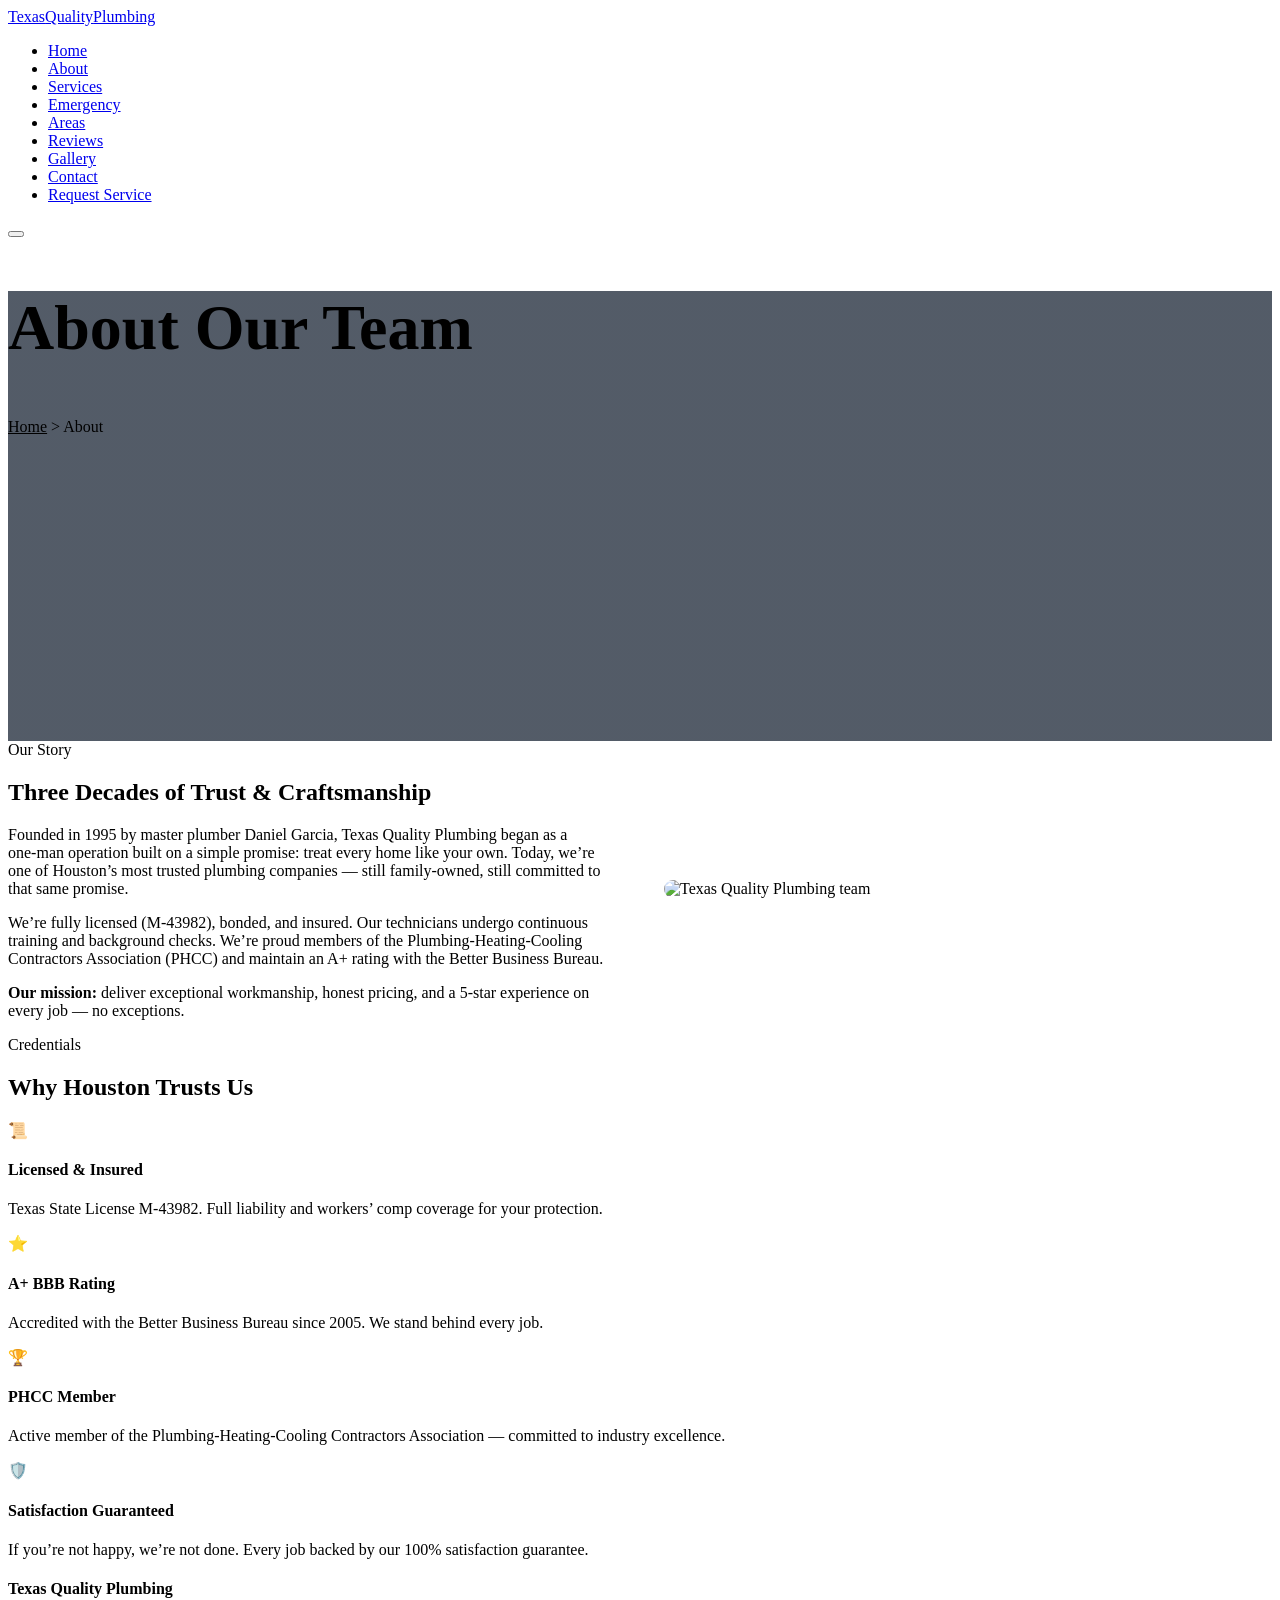
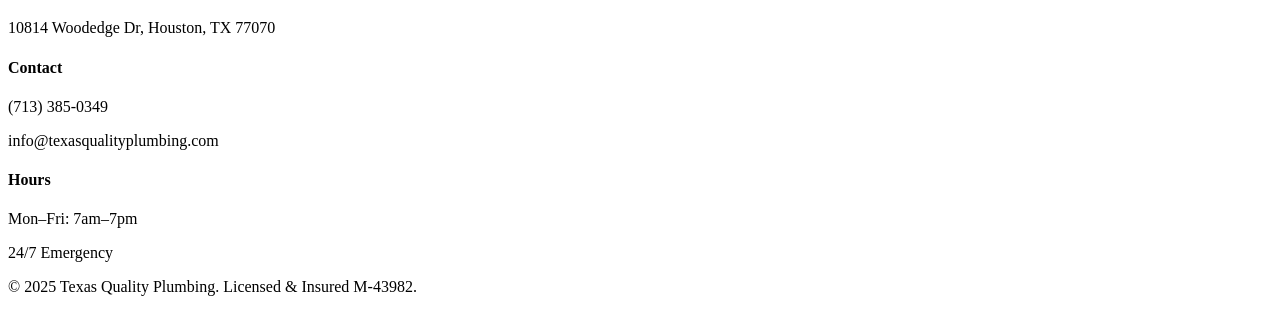
==== about.html @ 8df9aa59 "Create about.html" ====
<!DOCTYPE html>
<html lang="en">
<head>
  <meta charset="UTF-8">
  <meta name="viewport" content="width=device-width, initial-scale=1.0">
  <meta name="description" content="About Texas Quality Plumbing – 30+ years serving Houston. Licensed, insured, family‑owned plumbers you can trust.">
  <title>About Us | Texas Quality Plumbing</title>
  <link rel="stylesheet" href="style.css">
</head>
<body>

  <nav class="navbar">
    <a href="index.html" class="logo">Texas<span>Quality</span>Plumbing</a>
    <ul class="nav-links">
      <li><a href="index.html">Home</a></li>
      <li><a href="about.html" class="active">About</a></li>
      <li><a href="services.html">Services</a></li>
      <li><a href="emergency.html">Emergency</a></li>
      <li><a href="service-area.html">Areas</a></li>
      <li><a href="reviews.html">Reviews</a></li>
      <li><a href="gallery.html">Gallery</a></li>
      <li><a href="contact.html">Contact</a></li>
      <li><a href="request-service.html" class="nav-cta">Request Service</a></li>
    </ul>
    <button class="hamburger" aria-label="Menu"><span></span><span></span><span></span></button>
  </nav>

  <!-- PAGE HERO -->
  <section class="hero" style="height:50vh; min-height:400px; background-image: linear-gradient(rgba(10,22,39,0.7), rgba(10,22,39,0.7)), url('https://images.unsplash.com/photo-1621905252507-b35492cc74b4?w=1600&q=80');">
    <div class="hero-content">
      <h1 class="hero-title" style="font-size:clamp(2.5rem,5vw,4rem);">About Our Team</h1>
      <p style="color:var(--accent);"><a href="index.html" style="color:var(--accent);">Home</a> &gt; About</p>
    </div>
  </section>

  <!-- ABOUT CONTENT -->
  <section class="section">
    <div class="container reveal" style="display:grid; grid-template-columns:1fr 1fr; gap:3rem; align-items:center;">
      <div>
        <span class="section-label">Our Story</span>
        <h2>Three Decades of Trust & Craftsmanship</h2>
        <p style="color:var(--text-secondary); margin-bottom:1rem;">Founded in 1995 by master plumber Daniel Garcia, Texas Quality Plumbing began as a one‑man operation built on a simple promise: treat every home like your own. Today, we’re one of Houston’s most trusted plumbing companies — still family‑owned, still committed to that same promise.</p>
        <p style="color:var(--text-secondary); margin-bottom:1rem;">We’re fully licensed (M‑43982), bonded, and insured. Our technicians undergo continuous training and background checks. We’re proud members of the Plumbing‑Heating‑Cooling Contractors Association (PHCC) and maintain an A+ rating with the Better Business Bureau.</p>
        <p style="color:var(--text-secondary);"><strong>Our mission:</strong> deliver exceptional workmanship, honest pricing, and a 5‑star experience on every job — no exceptions.</p>
      </div>
      <img src="https://images.unsplash.com/photo-1581092160562-40aa08e78837?w=600&q=80" alt="Texas Quality Plumbing team" style="border-radius:12px; box-shadow:var(--shadow);">
    </div>
  </section>

  <!-- CERTIFICATIONS -->
  <section class="section section-light">
    <div class="container">
      <div class="section-header reveal">
        <span class="section-label">Credentials</span>
        <h2>Why Houston Trusts Us</h2>
      </div>
      <div class="services-grid">
        <div class="service-card reveal">
          <div class="service-icon">📜</div>
          <h4>Licensed & Insured</h4>
          <p>Texas State License M‑43982. Full liability and workers’ comp coverage for your protection.</p>
        </div>
        <div class="service-card reveal">
          <div class="service-icon">⭐</div>
          <h4>A+ BBB Rating</h4>
          <p>Accredited with the Better Business Bureau since 2005. We stand behind every job.</p>
        </div>
        <div class="service-card reveal">
          <div class="service-icon">🏆</div>
          <h4>PHCC Member</h4>
          <p>Active member of the Plumbing‑Heating‑Cooling Contractors Association — committed to industry excellence.</p>
        </div>
        <div class="service-card reveal">
          <div class="service-icon">🛡️</div>
          <h4>Satisfaction Guaranteed</h4>
          <p>If you’re not happy, we’re not done. Every job backed by our 100% satisfaction guarantee.</p>
        </div>
      </div>
    </div>
  </section>

  <footer class="footer">
    <div class="footer-grid">
      <div class="footer-col"><h4>Texas Quality Plumbing</h4><p>10814 Woodedge Dr, Houston, TX 77070</p></div>
      <div class="footer-col"><h4>Contact</h4><p>(713) 385-0349</p><p>info@texasqualityplumbing.com</p></div>
      <div class="footer-col"><h4>Hours</h4><p>Mon–Fri: 7am–7pm</p><p>24/7 Emergency</p></div>
    </div>
    <div class="footer-bottom"><p>&copy; 2025 Texas Quality Plumbing. Licensed & Insured M‑43982.</p></div>
  </footer>

  <script src="script.js" defer></script>
</body>
</html>
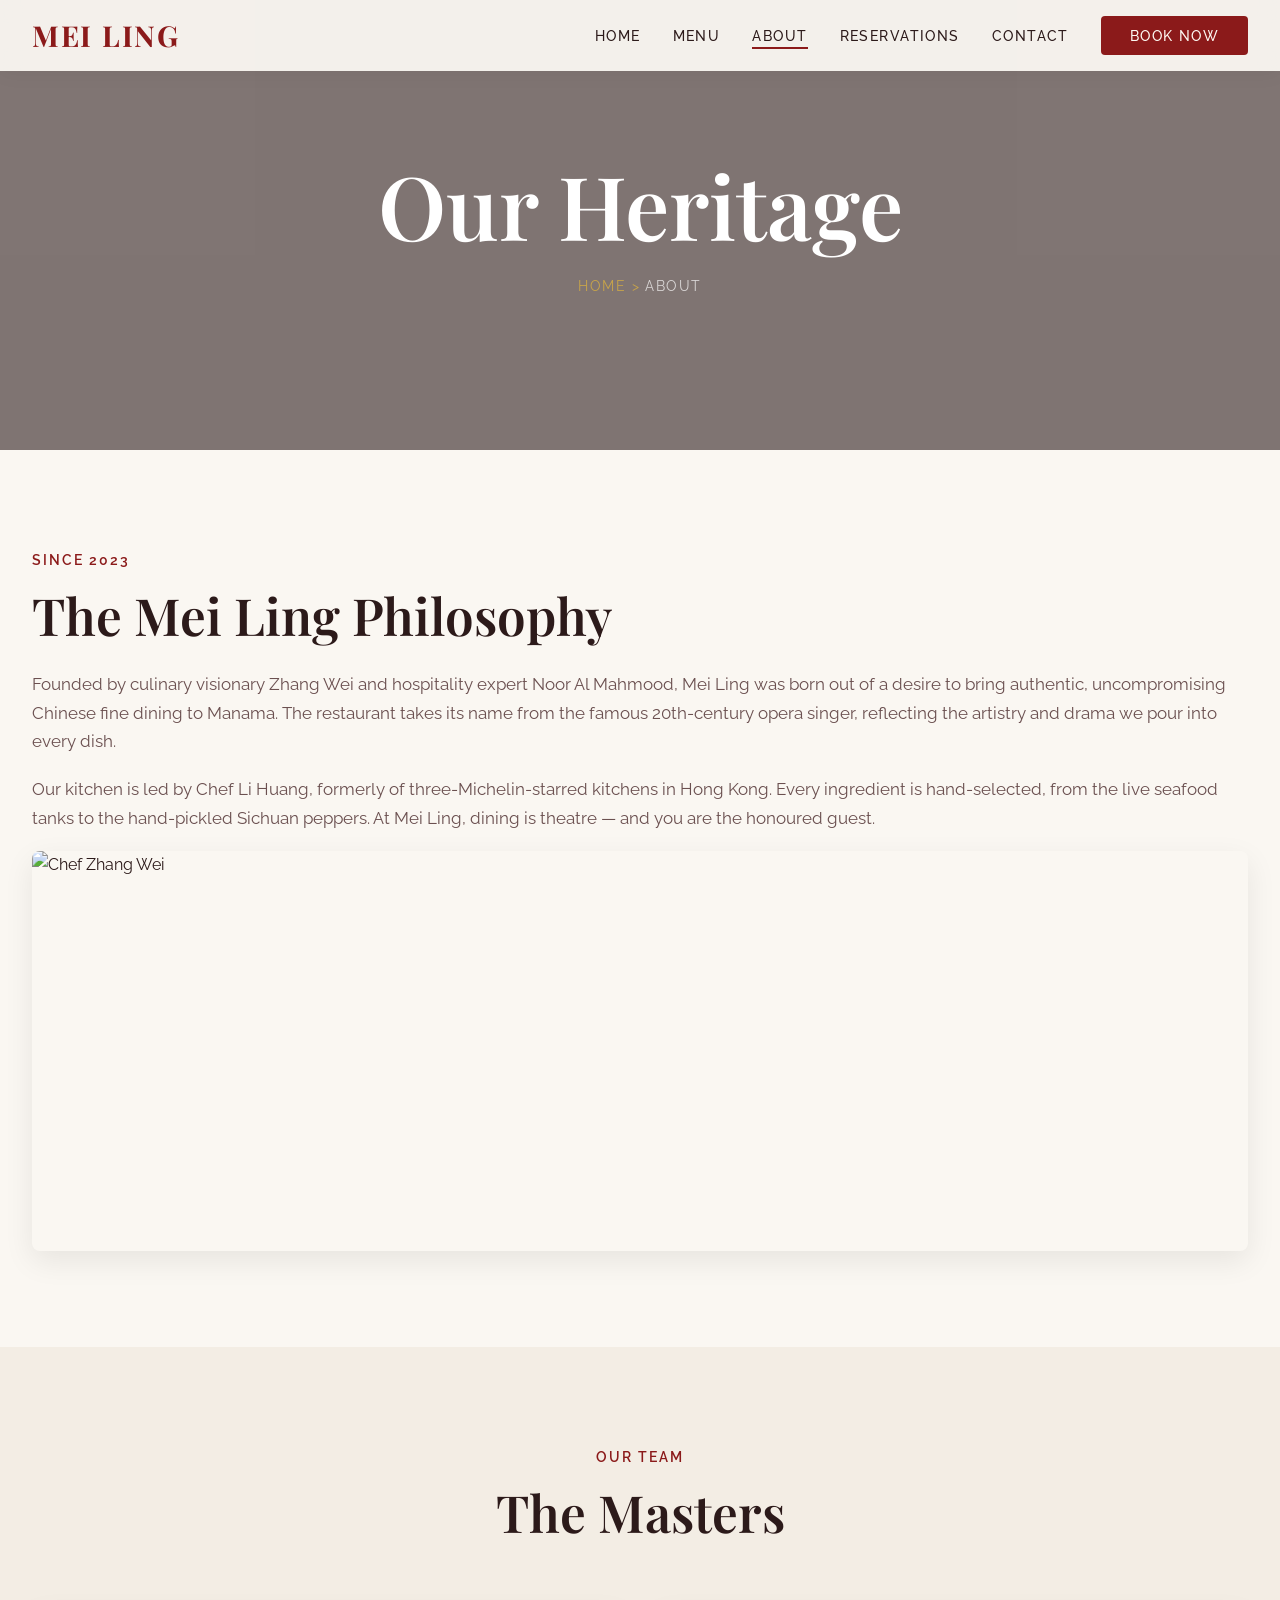
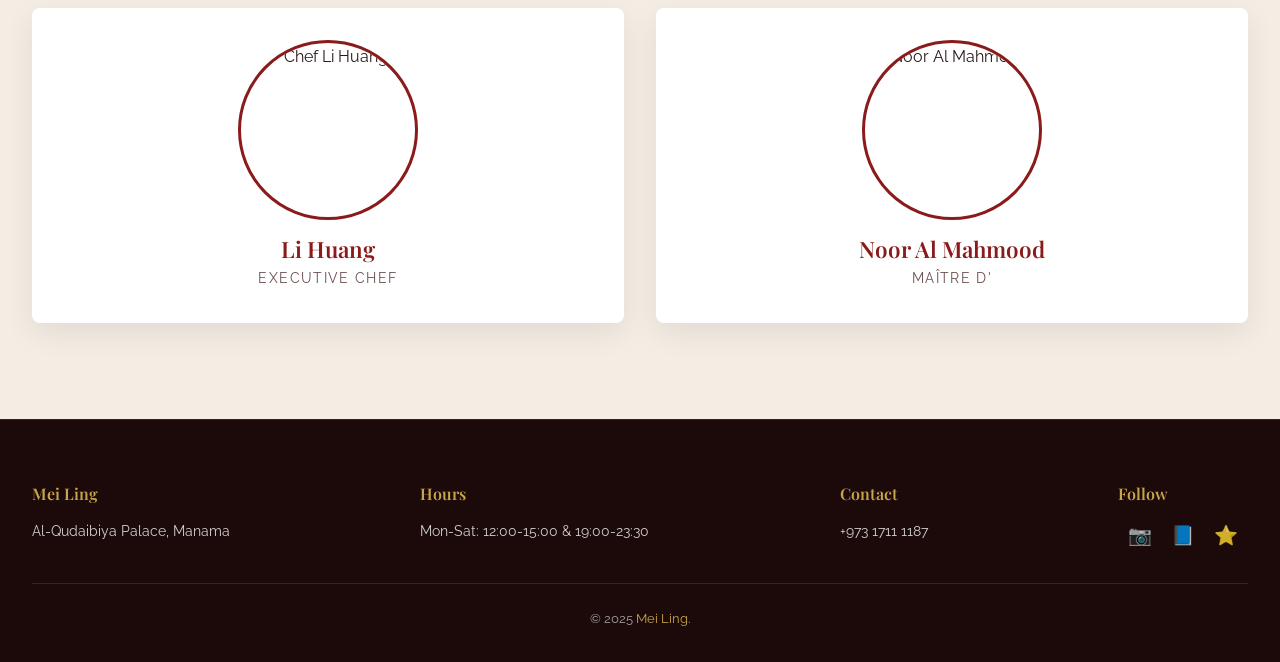
==== commit ae2ba3ef: "Create about.html" ====
--- a/about.html
+++ b/about.html
@@ -1,93 +1,8 @@
-<!DOCTYPE html>
-<html lang="en">
-<head>
-  <meta charset="UTF-8">
-  <meta name="viewport" content="width=device-width, initial-scale=1.0">
-  <meta name="description" content="About Texas Quality Plumbing – 30+ years serving Houston. Licensed, insured, family‑owned plumbers you can trust.">
-  <title>About Us | Texas Quality Plumbing</title>
-  <link rel="stylesheet" href="style.css">
-</head>
-<body>
-
-  <nav class="navbar">
-    <a href="index.html" class="logo">Texas<span>Quality</span>Plumbing</a>
-    <ul class="nav-links">
-      <li><a href="index.html">Home</a></li>
-      <li><a href="about.html" class="active">About</a></li>
-      <li><a href="services.html">Services</a></li>
-      <li><a href="emergency.html">Emergency</a></li>
-      <li><a href="service-area.html">Areas</a></li>
-      <li><a href="reviews.html">Reviews</a></li>
-      <li><a href="gallery.html">Gallery</a></li>
-      <li><a href="contact.html">Contact</a></li>
-      <li><a href="request-service.html" class="nav-cta">Request Service</a></li>
-    </ul>
-    <button class="hamburger" aria-label="Menu"><span></span><span></span><span></span></button>
-  </nav>
-
-  <!-- PAGE HERO -->
-  <section class="hero" style="height:50vh; min-height:400px; background-image: linear-gradient(rgba(10,22,39,0.7), rgba(10,22,39,0.7)), url('https://images.unsplash.com/photo-1621905252507-b35492cc74b4?w=1600&q=80');">
-    <div class="hero-content">
-      <h1 class="hero-title" style="font-size:clamp(2.5rem,5vw,4rem);">About Our Team</h1>
-      <p style="color:var(--accent);"><a href="index.html" style="color:var(--accent);">Home</a> &gt; About</p>
-    </div>
-  </section>
-
-  <!-- ABOUT CONTENT -->
-  <section class="section">
-    <div class="container reveal" style="display:grid; grid-template-columns:1fr 1fr; gap:3rem; align-items:center;">
-      <div>
-        <span class="section-label">Our Story</span>
-        <h2>Three Decades of Trust & Craftsmanship</h2>
-        <p style="color:var(--text-secondary); margin-bottom:1rem;">Founded in 1995 by master plumber Daniel Garcia, Texas Quality Plumbing began as a one‑man operation built on a simple promise: treat every home like your own. Today, we’re one of Houston’s most trusted plumbing companies — still family‑owned, still committed to that same promise.</p>
-        <p style="color:var(--text-secondary); margin-bottom:1rem;">We’re fully licensed (M‑43982), bonded, and insured. Our technicians undergo continuous training and background checks. We’re proud members of the Plumbing‑Heating‑Cooling Contractors Association (PHCC) and maintain an A+ rating with the Better Business Bureau.</p>
-        <p style="color:var(--text-secondary);"><strong>Our mission:</strong> deliver exceptional workmanship, honest pricing, and a 5‑star experience on every job — no exceptions.</p>
-      </div>
-      <img src="https://images.unsplash.com/photo-1581092160562-40aa08e78837?w=600&q=80" alt="Texas Quality Plumbing team" style="border-radius:12px; box-shadow:var(--shadow);">
-    </div>
-  </section>
-
-  <!-- CERTIFICATIONS -->
-  <section class="section section-light">
-    <div class="container">
-      <div class="section-header reveal">
-        <span class="section-label">Credentials</span>
-        <h2>Why Houston Trusts Us</h2>
-      </div>
-      <div class="services-grid">
-        <div class="service-card reveal">
-          <div class="service-icon">📜</div>
-          <h4>Licensed & Insured</h4>
-          <p>Texas State License M‑43982. Full liability and workers’ comp coverage for your protection.</p>
-        </div>
-        <div class="service-card reveal">
-          <div class="service-icon">⭐</div>
-          <h4>A+ BBB Rating</h4>
-          <p>Accredited with the Better Business Bureau since 2005. We stand behind every job.</p>
-        </div>
-        <div class="service-card reveal">
-          <div class="service-icon">🏆</div>
-          <h4>PHCC Member</h4>
-          <p>Active member of the Plumbing‑Heating‑Cooling Contractors Association — committed to industry excellence.</p>
-        </div>
-        <div class="service-card reveal">
-          <div class="service-icon">🛡️</div>
-          <h4>Satisfaction Guaranteed</h4>
-          <p>If you’re not happy, we’re not done. Every job backed by our 100% satisfaction guarantee.</p>
-        </div>
-      </div>
-    </div>
-  </section>
-
-  <footer class="footer">
-    <div class="footer-grid">
-      <div class="footer-col"><h4>Texas Quality Plumbing</h4><p>10814 Woodedge Dr, Houston, TX 77070</p></div>
-      <div class="footer-col"><h4>Contact</h4><p>(713) 385-0349</p><p>info@texasqualityplumbing.com</p></div>
-      <div class="footer-col"><h4>Hours</h4><p>Mon–Fri: 7am–7pm</p><p>24/7 Emergency</p></div>
-    </div>
-    <div class="footer-bottom"><p>&copy; 2025 Texas Quality Plumbing. Licensed & Insured M‑43982.</p></div>
-  </footer>
-
-  <script src="script.js" defer></script>
-</body>
-</html>
+<!DOCTYPE html><html lang="en"><head><meta charset="UTF-8"><meta name="viewport" content="width=device-width,initial-scale=1.0"><meta name="description" content="The story of Mei Ling – luxury Chinese dining in Bahrain."><title>About | Mei Ling</title><link rel="stylesheet" href="style.css"></head><body>
+<nav class="navbar"><a href="index.html" class="logo">MEI LING</a><ul class="nav-links"><li><a href="index.html">Home</a></li><li><a href="menu.html">Menu</a></li><li><a href="about.html" class="active">About</a></li><li><a href="reservation.html">Reservations</a></li><li><a href="contact.html">Contact</a></li><li><a href="reservation.html" class="nav-cta">Book Now</a></li></ul><button class="hamburger" aria-label="Menu"><span></span><span></span><span></span></button></nav>
+<section class="page-hero" style="background-image:url('https://images.unsplash.com/photo-1550966871-3ed3dcd3f0c8?w=1600&q=80');"><div class="page-hero-content reveal"><h1>Our Heritage</h1><p class="breadcrumb"><a href="index.html">Home</a> &gt; <span>About</span></p></div></section>
+<section class="section"><div class="container"><div class="about-grid reveal"><div class="about-text"><span class="section-label">Since 2023</span><h2>The Mei Ling Philosophy</h2><p>Founded by culinary visionary Zhang Wei and hospitality expert Noor Al Mahmood, Mei Ling was born out of a desire to bring authentic, uncompromising Chinese fine dining to Manama. The restaurant takes its name from the famous 20th‑century opera singer, reflecting the artistry and drama we pour into every dish.</p><p>Our kitchen is led by Chef Li Huang, formerly of three‑Michelin‑starred kitchens in Hong Kong. Every ingredient is hand‑selected, from the live seafood tanks to the hand‑pickled Sichuan peppers. At Mei Ling, dining is theatre — and you are the honoured guest.</p></div><div class="about-image"><img src="https://images.unsplash.com/photo-1517248135467-4c7edcad34c4?w=800&q=80" alt="Chef Zhang Wei"></div></div></div></section>
+<section class="section" style="background:var(--bg-secondary);"><div class="container"><div class="section-header reveal"><span class="section-label">Our Team</span><h2>The Masters</h2></div><div class="team-grid"><div class="team-card reveal"><img src="https://images.unsplash.com/photo-1577219491135-ce391730fb2c?w=400&q=80" alt="Chef Li Huang"><h4>Li Huang</h4><p class="role">Executive Chef</p></div><div class="team-card reveal"><img src="https://images.unsplash.com/photo-1583394293214-28ded15ee548?w=400&q=80" alt="Noor Al Mahmood"><h4>Noor Al Mahmood</h4><p class="role">Maître d'</p></div></div></div></section>
+<footer class="footer"><div class="footer-grid"><div class="footer-col"><h4>Mei Ling</h4><p>Al-Qudaibiya Palace, Manama</p></div><div class="footer-col"><h4>Hours</h4><p>Mon‑Sat: 12:00‑15:00 & 19:00‑23:30</p></div><div class="footer-col"><h4>Contact</h4><p>+973 1711 1187</p></div><div class="footer-col"><h4>Follow</h4><div class="social-links"><a href="#">📷</a><a href="#">📘</a><a href="#">⭐</a></div></div></div><div class="footer-bottom"><p>&copy; 2025 <span class="accent">Mei Ling</span>.</p></div></footer>
+<script src="script.js" defer></script>
+</body></html>
--- a/style.css
+++ b/style.css
@@ -0,0 +1,309 @@
+/* =============================================
+   MEI LING – LUXURY CHINESE RESTAURANT
+   STYLE.CSS – Imperial Red & Warm Gold
+============================================= */
+@import url('https://fonts.googleapis.com/css2?family=Playfair+Display:wght@400;500;600;700&family=Raleway:wght@300;400;500;600&display=swap');
+
+:root {
+  --font-heading: 'Playfair Display', serif;
+  --font-body: 'Raleway', sans-serif;
+  
+  --bg-primary: #faf7f2;       /* warm off‑white */
+  --bg-secondary: #f3ede4;
+  --bg-card: #ffffff;
+  --bg-dark: #1c0a0a;          /* deep crimson for contrast */
+  --text-primary: #2c1a1a;
+  --text-secondary: #6b5050;
+  --text-light: #fdf8f2;
+  --accent: #c8a44a;           /* warm gold */
+  --accent-hover: #b08938;
+  --imperial-red: #8b1a1a;     /* bold crimson */
+  --border: #e6d7c2;
+  
+  --max-width: 1280px;
+  --gap: clamp(1.5rem, 4vw, 3rem);
+  --transition: 0.3s ease;
+  --shadow: 0 10px 30px rgba(0,0,0,0.08);
+}
+
+* { margin:0; padding:0; box-sizing:border-box; }
+html { scroll-behavior:smooth; font-size:100%; }
+body {
+  font-family: var(--font-body);
+  background: var(--bg-primary);
+  color: var(--text-primary);
+  line-height:1.7;
+  overflow-x:hidden;
+  -webkit-font-smoothing:antialiased;
+}
+img { max-width:100%; height:auto; display:block; }
+a { text-decoration:none; color:inherit; transition:color var(--transition); }
+ul { list-style:none; }
+
+/* ---------- LOADER (index only) ---------- */
+#loader {
+  position:fixed; top:0; left:0; width:100%; height:100%;
+  background: var(--bg-primary);
+  display:flex; align-items:center; justify-content:center;
+  z-index:9999; transition:opacity 0.5s ease, visibility 0.5s ease;
+}
+#loader.hidden { opacity:0; visibility:hidden; }
+.spinner {
+  width:50px; height:50px;
+  border:3px solid var(--border); border-top-color:var(--imperial-red);
+  border-radius:50%; animation:spin 0.8s linear infinite;
+}
+@keyframes spin { to { transform:rotate(360deg); } }
+
+/* ---------- TYPOGRAPHY ---------- */
+h1, h2, h3, h4 { font-family:var(--font-heading); line-height:1.2; font-weight:600; }
+h1 { font-size: clamp(3rem, 8vw, 5.5rem); }
+h2 { font-size: clamp(2.2rem, 5vw, 3.2rem); margin-bottom:1.5rem; }
+h3 { font-size: clamp(1.2rem, 2.5vw, 1.8rem); font-weight:500; }
+.section-label {
+  text-transform:uppercase; letter-spacing:0.15em; font-size:0.85rem;
+  color:var(--imperial-red); font-weight:600; margin-bottom:0.8rem; display:inline-block;
+}
+
+/* ---------- NAVIGATION ---------- */
+.navbar {
+  position:fixed; top:0; left:0; width:100%; z-index:1000;
+  padding:1rem 2rem; display:flex; align-items:center; justify-content:space-between;
+  background:rgba(250,247,242,0.8); backdrop-filter:blur(10px);
+  transition:background var(--transition), padding var(--transition);
+}
+.navbar.scrolled { background:rgba(250,247,242,0.95); padding:0.7rem 2rem; box-shadow:0 2px 20px rgba(0,0,0,0.05); }
+.logo {
+  font-family:var(--font-heading); font-size:1.8rem; font-weight:700;
+  color:var(--imperial-red); letter-spacing:0.06em;
+}
+.nav-links { display:flex; gap:2rem; align-items:center; }
+.nav-links a {
+  font-size:0.9rem; text-transform:uppercase; letter-spacing:0.1em; font-weight:500;
+  color:var(--text-primary); padding:0.3rem 0; position:relative;
+}
+.nav-links a::after {
+  content:''; position:absolute; bottom:0; left:0; width:0; height:2px;
+  background:var(--imperial-red); transition:width var(--transition);
+}
+.nav-links a:hover::after, .nav-links a.active::after { width:100%; }
+.nav-cta {
+  background:var(--imperial-red); color:var(--text-light)!important;
+  padding:0.7rem 1.8rem!important; border-radius:4px; font-weight:600;
+  transition:background var(--transition);
+}
+.nav-cta:hover { background:#6e1515; }
+
+.hamburger { display:none; flex-direction:column; gap:5px; cursor:pointer; background:none; border:none; padding:5px; }
+.hamburger span { width:28px; height:2px; background:var(--imperial-red); transition:all var(--transition); }
+
+/* ---------- BUTTONS ---------- */
+.btn {
+  display:inline-block; padding:1rem 2.4rem; font-family:var(--font-body);
+  font-size:0.9rem; font-weight:600; text-transform:uppercase; letter-spacing:0.12em;
+  border-radius:4px; transition:all var(--transition); border:2px solid transparent;
+}
+.btn-primary { background:var(--imperial-red); color:#fff; border-color:var(--imperial-red); }
+.btn-primary:hover { background:var(--accent-hover); border-color:var(--accent-hover); color:#fff; }
+.btn-outline { background:transparent; border-color:var(--imperial-red); color:var(--imperial-red); }
+.btn-outline:hover { background:var(--imperial-red); color:#fff; }
+
+/* ---------- REVEAL ANIMATION ---------- */
+.reveal {
+  opacity:0; transform:translateY(40px);
+  transition:opacity 0.8s ease, transform 0.8s ease;
+}
+.reveal.visible { opacity:1; transform:translateY(0); }
+
+/* ---------- HERO WITH 3D LANTERN ---------- */
+.hero {
+  position:relative; height:100vh; min-height:650px; overflow:hidden;
+  display:flex; align-items:center; justify-content:center; text-align:center;
+  background:url('https://images.unsplash.com/photo-1550966871-3ed3dcd3f0c8?w=1600&q=80') center/cover no-repeat;
+}
+.hero-overlay {
+  position:absolute; top:0; left:0; width:100%; height:100%;
+  background:rgba(0,0,0,0.45); z-index:1;
+}
+#hero-canvas {
+  position:absolute; top:0; left:0; width:100%; height:100%;
+  z-index:0; pointer-events:none;
+}
+.hero-content { position:relative; z-index:2; max-width:900px; padding:0 2rem; }
+.hero-label { text-transform:uppercase; letter-spacing:0.2em; font-size:0.9rem; color:var(--accent); margin-bottom:1rem; }
+.hero-title { color:#fff; margin-bottom:1.5rem; text-shadow:0 2px 15px rgba(0,0,0,0.5); }
+.hero-subtitle { font-size:1.1rem; max-width:600px; margin:0 auto 2.5rem; color:rgba(255,255,255,0.85); }
+.hero-buttons { display:flex; gap:1.2rem; justify-content:center; flex-wrap:wrap; }
+
+/* ---------- SIGNATURE DISH SHOWCASE (parallax background) ---------- */
+.dish-showcase {
+  position:relative; height:70vh; min-height:500px;
+  background: url('https://images.unsplash.com/photo-1563245372-f21724e3856d?w=1600&q=80') center/cover fixed;
+  display:flex; align-items:center; justify-content:center;
+}
+.dish-showcase .overlay {
+  position:absolute; top:0; left:0; width:100%; height:100%;
+  background:rgba(28,10,10,0.6);
+}
+.dish-showcase .showcase-content {
+  position:relative; z-index:2; text-align:center; max-width:700px; padding:2rem;
+}
+.dish-showcase h2 {
+  font-size:3rem; color:#fff; margin-bottom:1rem;
+}
+.dish-showcase p { color:rgba(255,255,255,0.9); font-size:1.1rem; margin-bottom:2rem; }
+
+/* ---------- SECTIONS ---------- */
+.section { padding:6rem 2rem; }
+.container { max-width:var(--max-width); margin:0 auto; }
+.section-header { text-align:center; margin-bottom:4rem; }
+
+/* About teaser */
+.about-teaser .about-grid { display:grid; grid-template-columns:1fr 1fr; gap:var(--gap); align-items:center; }
+.about-text p { color:var(--text-secondary); margin-bottom:1.2rem; font-size:1.05rem; }
+.about-image img { border-radius:8px; box-shadow:var(--shadow); object-fit:cover; width:100%; height:100%; min-height:400px; }
+
+/* Menu grid */
+.menu-grid { display:grid; grid-template-columns:repeat(auto-fit, minmax(280px, 1fr)); gap:2rem; }
+.menu-card {
+  background:var(--bg-card); border-radius:8px; overflow:hidden;
+  box-shadow:var(--shadow); transition:transform var(--transition), box-shadow var(--transition);
+}
+.menu-card:hover { transform:translateY(-8px); box-shadow:0 15px 40px rgba(0,0,0,0.1); }
+.menu-card img { width:100%; height:220px; object-fit:cover; }
+.menu-card-content { padding:1.5rem; }
+.menu-card h4 { font-size:1.4rem; margin-bottom:0.5rem; color:var(--imperial-red); }
+.menu-card p { color:var(--text-secondary); font-size:0.9rem; margin-bottom:0.8rem; }
+.price { color:var(--accent); font-weight:600; font-size:1.2rem; }
+
+/* Gallery */
+.gallery-grid { display:grid; grid-template-columns:repeat(auto-fit, minmax(250px, 1fr)); gap:0.8rem; }
+.gallery-grid img { width:100%; height:280px; object-fit:cover; border-radius:6px; transition:transform 0.4s ease; }
+.gallery-grid img:hover { transform:scale(1.03); }
+
+/* Testimonials */
+.testimonial-cards { display:grid; grid-template-columns:repeat(auto-fit, minmax(300px, 1fr)); gap:2rem; }
+.testimonial-card {
+  background:var(--bg-card); padding:2.5rem; border-radius:8px;
+  box-shadow:var(--shadow); border-left:4px solid var(--imperial-red);
+}
+.testimonial-card .quote { font-style:italic; color:var(--text-secondary); margin-bottom:1.5rem; font-size:1.05rem; }
+.testimonial-card .author { font-weight:600; color:var(--imperial-red); }
+
+/* Reservation CTA */
+.reservation-cta {
+  background:var(--bg-dark); color:var(--text-light); text-align:center;
+}
+.reservation-cta .section-label { color:var(--accent); }
+.reservation-cta h2 { color:#fff; }
+.reservation-cta p { color:rgba(255,255,255,0.8); max-width:700px; margin:0 auto 2rem; }
+
+/* ---------- FOOTER ---------- */
+.footer {
+  background:var(--bg-dark); color:var(--text-light); padding:4rem 2rem 2rem;
+  text-align:center; border-top:1px solid rgba(255,255,255,0.1);
+}
+.footer-grid {
+  display:flex; justify-content:space-between; flex-wrap:wrap; gap:2rem;
+  max-width:var(--max-width); margin:0 auto 2rem; text-align:left;
+}
+.footer-col h4 { color:var(--accent); margin-bottom:1rem; }
+.footer-col p, .footer-col a { color:rgba(255,255,255,0.8); font-size:0.9rem; display:block; margin-bottom:0.5rem; }
+.footer-col a:hover { color:var(--accent); }
+.social-links a { display:inline-block; margin:0 0.6rem; font-size:1.2rem; }
+.footer-bottom { color:rgba(255,255,255,0.6); font-size:0.8rem; border-top:1px solid rgba(255,255,255,0.1); padding-top:1.5rem; margin-top:2rem; }
+.footer-bottom .accent { color:var(--accent); }
+
+/* ---------- INNER PAGES ---------- */
+.page-hero {
+  height:50vh; min-height:350px; position:relative;
+  display:flex; align-items:center; justify-content:center; text-align:center;
+  background-size:cover; background-position:center;
+}
+.page-hero::before {
+  content:''; position:absolute; top:0; left:0; width:100%; height:100%;
+  background:rgba(28,10,10,0.55);
+}
+.page-hero-content { position:relative; z-index:2; }
+.page-hero-content h1 { color:#fff; }
+.breadcrumb {
+  color:var(--accent); font-size:0.9rem; text-transform:uppercase;
+  letter-spacing:0.1em; margin-top:1rem;
+}
+.breadcrumb a { color:var(--accent); }
+.breadcrumb span { color:rgba(255,255,255,0.7); }
+
+.menu-category { margin-top:3rem; }
+.menu-category-title {
+  font-size:2rem; color:var(--imperial-red); border-bottom:2px solid var(--imperial-red);
+  padding-bottom:0.5rem; margin-bottom:2rem; display:inline-block;
+}
+
+.team-grid { display:grid; grid-template-columns:repeat(auto-fit, minmax(250px, 1fr)); gap:2rem; margin-top:3rem; }
+.team-card {
+  text-align:center; background:var(--bg-card); padding:2rem; border-radius:8px;
+  box-shadow:var(--shadow);
+}
+.team-card img {
+  width:180px; height:180px; border-radius:50%; object-fit:cover;
+  margin:0 auto 1rem; border:3px solid var(--imperial-red);
+}
+.team-card h4 { font-size:1.4rem; margin-bottom:0.3rem; color:var(--imperial-red); }
+.team-card .role { color:var(--text-secondary); font-size:0.85rem; text-transform:uppercase; letter-spacing:0.1em; }
+
+/* Reservation form */
+.reservation-layout { display:grid; grid-template-columns:1fr 1fr; gap:3rem; }
+.form-group { margin-bottom:1.5rem; }
+.form-group label {
+  display:block; font-weight:600; font-size:0.9rem; margin-bottom:0.4rem;
+  color:var(--text-primary); letter-spacing:0.05em;
+}
+.reservation-form input, .reservation-form textarea, .reservation-form select {
+  width:100%; padding:1rem; background:var(--bg-card); border:1px solid var(--border);
+  color:var(--text-primary); font-family:var(--font-body); font-size:1rem; border-radius:4px;
+  transition:border-color var(--transition);
+}
+.reservation-form input:focus, .reservation-form textarea:focus, .reservation-form select:focus {
+  border-color:var(--imperial-red); outline:none;
+}
+.reservation-form textarea { min-height:120px; resize:vertical; }
+.reservation-form button { width:100%; margin-top:0.5rem; }
+.reservation-info { background:var(--bg-card); padding:2.5rem; border-radius:8px; height:fit-content; }
+.reservation-info h3 { margin-bottom:1.5rem; color:var(--imperial-red); }
+.reservation-info p { color:var(--text-secondary); margin-bottom:1rem; display:flex; align-items:flex-start; gap:0.8rem; }
+.reservation-info .icon { color:var(--imperial-red); font-weight:700; }
+
+.confirmation-msg {
+  display:none; background:var(--bg-card); padding:3rem; text-align:center;
+  border-radius:8px; border:2px solid var(--imperial-red);
+}
+.confirmation-msg .check-icon { font-size:3rem; color:var(--imperial-red); margin-bottom:1rem; }
+.confirmation-msg h3 { color:var(--imperial-red); margin-bottom:1rem; }
+.confirmation-msg p { color:var(--text-secondary); }
+
+/* Contact page */
+.contact-grid { display:grid; grid-template-columns:1fr 1fr; gap:3rem; }
+.contact-info h3 { margin-bottom:2rem; color:var(--imperial-red); }
+.contact-info p { margin-bottom:1.5rem; display:flex; align-items:center; gap:1rem; color:var(--text-secondary); }
+.contact-info .icon { color:var(--imperial-red); font-weight:700; font-size:1.2rem; }
+.map-embed { border-radius:8px; overflow:hidden; box-shadow:var(--shadow); height:350px; }
+.map-embed iframe { width:100%; height:100%; border:none; }
+
+/* ---------- RESPONSIVE ---------- */
+@media (max-width:768px) {
+  .hamburger { display:flex; z-index:1001; }
+  .nav-links {
+    position:fixed; top:0; right:-100%; width:75%; height:100vh;
+    background:var(--bg-primary); flex-direction:column; justify-content:center;
+    padding:2rem; transition:right 0.4s ease; box-shadow:-5px 0 20px rgba(0,0,0,0.2);
+  }
+  .nav-links.active { right:0; }
+  .about-grid, .reservation-layout, .contact-grid { grid-template-columns:1fr; }
+  .hero-title { font-size: clamp(2.2rem, 6vw, 3.5rem); }
+  .section { padding:4rem 1.5rem; }
+}
+@media (max-width:480px) {
+  .hero-buttons { flex-direction:column; align-items:center; }
+  .hero-buttons .btn { width:100%; text-align:center; }
+  .footer-grid { flex-direction:column; text-align:center; }
+    }
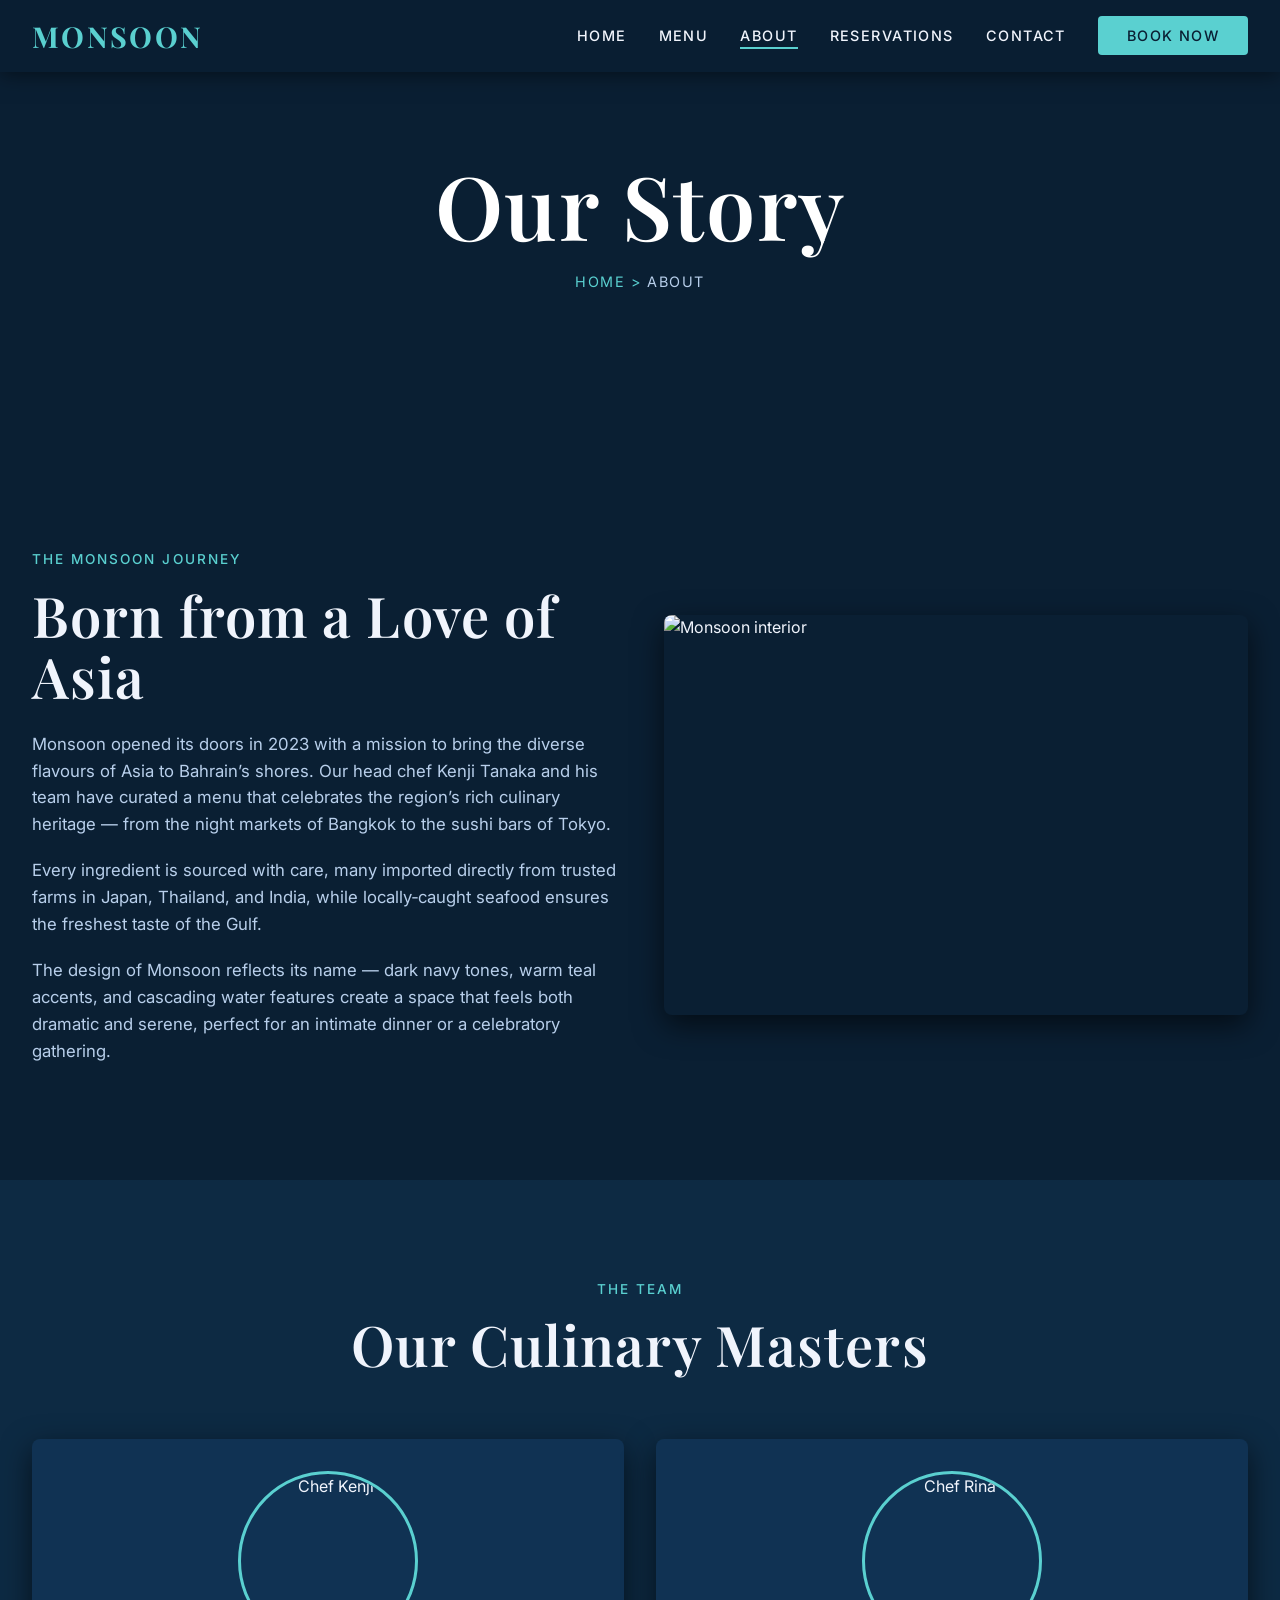
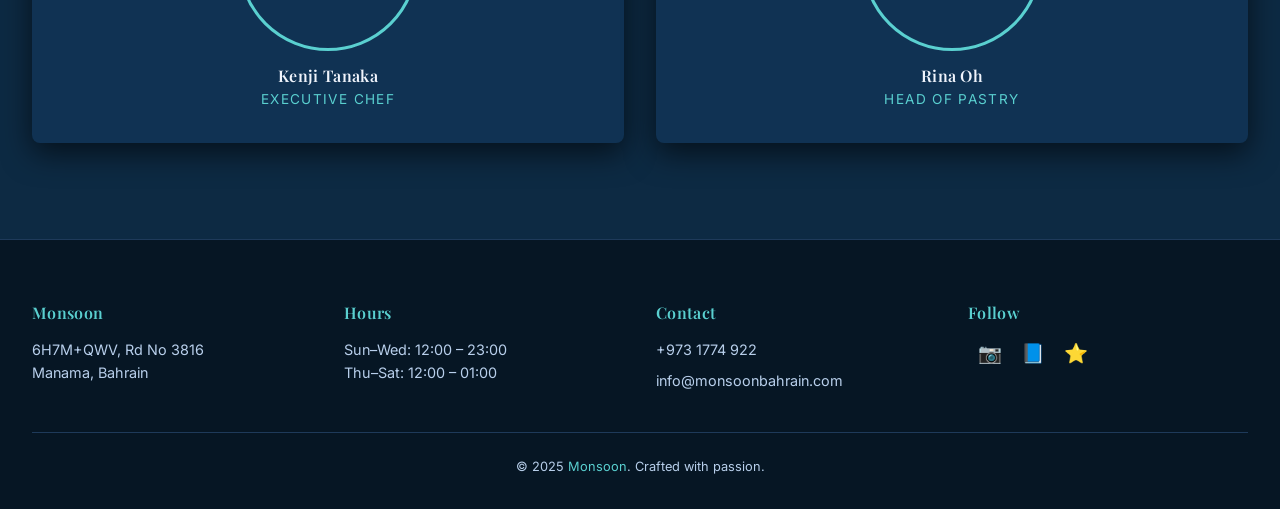
==== commit 0c5b1dbd: "Create about.html" ====
--- a/about.html
+++ b/about.html
@@ -1,8 +1,69 @@
-<!DOCTYPE html><html lang="en"><head><meta charset="UTF-8"><meta name="viewport" content="width=device-width,initial-scale=1.0"><meta name="description" content="The story of Mei Ling – luxury Chinese dining in Bahrain."><title>About | Mei Ling</title><link rel="stylesheet" href="style.css"></head><body>
-<nav class="navbar"><a href="index.html" class="logo">MEI LING</a><ul class="nav-links"><li><a href="index.html">Home</a></li><li><a href="menu.html">Menu</a></li><li><a href="about.html" class="active">About</a></li><li><a href="reservation.html">Reservations</a></li><li><a href="contact.html">Contact</a></li><li><a href="reservation.html" class="nav-cta">Book Now</a></li></ul><button class="hamburger" aria-label="Menu"><span></span><span></span><span></span></button></nav>
-<section class="page-hero" style="background-image:url('https://images.unsplash.com/photo-1550966871-3ed3dcd3f0c8?w=1600&q=80');"><div class="page-hero-content reveal"><h1>Our Heritage</h1><p class="breadcrumb"><a href="index.html">Home</a> &gt; <span>About</span></p></div></section>
-<section class="section"><div class="container"><div class="about-grid reveal"><div class="about-text"><span class="section-label">Since 2023</span><h2>The Mei Ling Philosophy</h2><p>Founded by culinary visionary Zhang Wei and hospitality expert Noor Al Mahmood, Mei Ling was born out of a desire to bring authentic, uncompromising Chinese fine dining to Manama. The restaurant takes its name from the famous 20th‑century opera singer, reflecting the artistry and drama we pour into every dish.</p><p>Our kitchen is led by Chef Li Huang, formerly of three‑Michelin‑starred kitchens in Hong Kong. Every ingredient is hand‑selected, from the live seafood tanks to the hand‑pickled Sichuan peppers. At Mei Ling, dining is theatre — and you are the honoured guest.</p></div><div class="about-image"><img src="https://images.unsplash.com/photo-1517248135467-4c7edcad34c4?w=800&q=80" alt="Chef Zhang Wei"></div></div></div></section>
-<section class="section" style="background:var(--bg-secondary);"><div class="container"><div class="section-header reveal"><span class="section-label">Our Team</span><h2>The Masters</h2></div><div class="team-grid"><div class="team-card reveal"><img src="https://images.unsplash.com/photo-1577219491135-ce391730fb2c?w=400&q=80" alt="Chef Li Huang"><h4>Li Huang</h4><p class="role">Executive Chef</p></div><div class="team-card reveal"><img src="https://images.unsplash.com/photo-1583394293214-28ded15ee548?w=400&q=80" alt="Noor Al Mahmood"><h4>Noor Al Mahmood</h4><p class="role">Maître d'</p></div></div></div></section>
-<footer class="footer"><div class="footer-grid"><div class="footer-col"><h4>Mei Ling</h4><p>Al-Qudaibiya Palace, Manama</p></div><div class="footer-col"><h4>Hours</h4><p>Mon‑Sat: 12:00‑15:00 & 19:00‑23:30</p></div><div class="footer-col"><h4>Contact</h4><p>+973 1711 1187</p></div><div class="footer-col"><h4>Follow</h4><div class="social-links"><a href="#">📷</a><a href="#">📘</a><a href="#">⭐</a></div></div></div><div class="footer-bottom"><p>&copy; 2025 <span class="accent">Mei Ling</span>.</p></div></footer>
-<script src="script.js" defer></script>
-</body></html>
+<!DOCTYPE html>
+<html lang="en">
+<head>
+  <meta charset="UTF-8">
+  <meta name="viewport" content="width=device-width, initial-scale=1.0">
+  <meta name="description" content="Monsoon story — where Asian culinary tradition meets Bahraini hospitality in Manama.">
+  <title>About | Monsoon</title>
+  <link rel="stylesheet" href="style.css">
+</head>
+<body>
+  <nav class="navbar">
+    <a href="index.html" class="logo">MONSOON</a>
+    <ul class="nav-links">
+      <li><a href="index.html">Home</a></li>
+      <li><a href="menu.html">Menu</a></li>
+      <li><a href="about.html" class="active">About</a></li>
+      <li><a href="reservation.html">Reservations</a></li>
+      <li><a href="contact.html">Contact</a></li>
+      <li><a href="reservation.html" class="nav-cta">Book Now</a></li>
+    </ul>
+    <button class="hamburger" aria-label="Menu"><span></span><span></span><span></span></button>
+  </nav>
+
+  <section class="page-hero" style="background-image: url('https://images.unsplash.com/photo-1517248135467-4c7edcad34c4?w=1600&q=80');">
+    <div class="page-hero-content reveal">
+      <h1>Our Story</h1>
+      <p class="breadcrumb"><a href="index.html">Home</a> &gt; <span>About</span></p>
+    </div>
+  </section>
+
+  <section class="section">
+    <div class="container">
+      <div class="about-grid reveal">
+        <div class="about-text">
+          <span class="section-label">The Monsoon Journey</span>
+          <h2>Born from a Love of Asia</h2>
+          <p>Monsoon opened its doors in 2023 with a mission to bring the diverse flavours of Asia to Bahrain’s shores. Our head chef Kenji Tanaka and his team have curated a menu that celebrates the region’s rich culinary heritage — from the night markets of Bangkok to the sushi bars of Tokyo.</p>
+          <p>Every ingredient is sourced with care, many imported directly from trusted farms in Japan, Thailand, and India, while locally‑caught seafood ensures the freshest taste of the Gulf.</p>
+          <p>The design of Monsoon reflects its name — dark navy tones, warm teal accents, and cascading water features create a space that feels both dramatic and serene, perfect for an intimate dinner or a celebratory gathering.</p>
+        </div>
+        <div class="about-image">
+          <img src="https://images.unsplash.com/photo-1414235077428-338989a2e8c0?w=800&q=80" alt="Monsoon interior">
+        </div>
+      </div>
+    </div>
+  </section>
+
+  <section class="section" style="background: var(--bg-secondary);">
+    <div class="container">
+      <div class="section-header reveal"><span class="section-label">The Team</span><h2>Our Culinary Masters</h2></div>
+      <div class="team-grid">
+        <div class="team-card reveal"><img src="https://images.unsplash.com/photo-1577219491135-ce391730fb2c?w=400&q=80" alt="Chef Kenji"><h4>Kenji Tanaka</h4><p class="role">Executive Chef</p></div>
+        <div class="team-card reveal"><img src="https://images.unsplash.com/photo-1583394293214-28ded15ee548?w=400&q=80" alt="Chef Rina"><h4>Rina Oh</h4><p class="role">Head of Pastry</p></div>
+      </div>
+    </div>
+  </section>
+
+  <footer class="footer">
+    <div class="footer-grid">
+      <div class="footer-col"><h4>Monsoon</h4><p>6H7M+QWV, Rd No 3816<br>Manama, Bahrain</p></div>
+      <div class="footer-col"><h4>Hours</h4><p>Sun–Wed: 12:00 – 23:00<br>Thu–Sat: 12:00 – 01:00</p></div>
+      <div class="footer-col"><h4>Contact</h4><p><a href="https://wa.me/9731774922" target="_blank">+973 1774 922</a></p><p>info@monsoonbahrain.com</p></div>
+      <div class="footer-col"><h4>Follow</h4><div class="social-links"><a href="#" aria-label="Instagram">📷</a><a href="#" aria-label="Facebook">📘</a><a href="#" aria-label="TripAdvisor">⭐</a></div></div>
+    </div>
+    <div class="footer-bottom"><p>&copy; 2025 <span class="accent">Monsoon</span>. Crafted with passion.</p></div>
+  </footer>
+  <script src="script.js" defer></script>
+</body>
+</html>
--- a/style.css
+++ b/style.css
@@ -1,309 +1,782 @@
-/* =============================================
-   MEI LING – LUXURY CHINESE RESTAURANT
-   STYLE.CSS – Imperial Red & Warm Gold
-============================================= */
-@import url('https://fonts.googleapis.com/css2?family=Playfair+Display:wght@400;500;600;700&family=Raleway:wght@300;400;500;600&display=swap');
+/* ================================================
+   MONSOON – LUXURY ASIAN RESTAURANT, BAHRAIN
+   STYLE.CSS – Navy & Ocean Blue Palette, Mobile‑first
+   ================================================ */
+
+/* Google Fonts: Playfair Display + Inter */
+@import url('https://fonts.googleapis.com/css2?family=Playfair+Display:wght@400;500;600;700&family=Inter:wght@300;400;500;600&display=swap');
 
 :root {
   --font-heading: 'Playfair Display', serif;
-  --font-body: 'Raleway', sans-serif;
-  
-  --bg-primary: #faf7f2;       /* warm off‑white */
-  --bg-secondary: #f3ede4;
-  --bg-card: #ffffff;
-  --bg-dark: #1c0a0a;          /* deep crimson for contrast */
-  --text-primary: #2c1a1a;
-  --text-secondary: #6b5050;
-  --text-light: #fdf8f2;
-  --accent: #c8a44a;           /* warm gold */
-  --accent-hover: #b08938;
-  --imperial-red: #8b1a1a;     /* bold crimson */
-  --border: #e6d7c2;
-  
+  --font-body: 'Inter', sans-serif;
+
+  --bg-primary: #0a1f33;      /* deep navy */
+  --bg-secondary: #0d2a43;    /* rich ocean depth */
+  --bg-card: #103253;         /* card surface */
+  --text-primary: #f0f4fc;    /* soft white */
+  --text-secondary: #b8cfeb;  /* lighter blue */
+  --accent: #5ad0d0;          /* vibrant teal/aqua */
+  --accent-hover: #3db8b8;
+  --border: #1e3a5a;
+  --overlay: rgba(10, 31, 51, 0.75);
+
   --max-width: 1280px;
   --gap: clamp(1.5rem, 4vw, 3rem);
   --transition: 0.3s ease;
-  --shadow: 0 10px 30px rgba(0,0,0,0.08);
-}
-
-* { margin:0; padding:0; box-sizing:border-box; }
-html { scroll-behavior:smooth; font-size:100%; }
+  --shadow: 0 10px 30px rgba(0, 0, 0, 0.6);
+}
+
+* {
+  margin: 0;
+  padding: 0;
+  box-sizing: border-box;
+}
+
+html {
+  scroll-behavior: smooth;
+  font-size: 100%;
+}
+
 body {
   font-family: var(--font-body);
   background: var(--bg-primary);
   color: var(--text-primary);
-  line-height:1.7;
-  overflow-x:hidden;
-  -webkit-font-smoothing:antialiased;
-}
-img { max-width:100%; height:auto; display:block; }
-a { text-decoration:none; color:inherit; transition:color var(--transition); }
-ul { list-style:none; }
-
-/* ---------- LOADER (index only) ---------- */
+  line-height: 1.6;
+  overflow-x: hidden;
+  -webkit-font-smoothing: antialiased;
+}
+
+img {
+  max-width: 100%;
+  height: auto;
+  display: block;
+}
+
+a {
+  text-decoration: none;
+  color: inherit;
+  transition: color var(--transition);
+}
+
+ul {
+  list-style: none;
+}
+
+/* Loader (only on index) */
 #loader {
-  position:fixed; top:0; left:0; width:100%; height:100%;
+  position: fixed;
+  top: 0; left: 0;
+  width: 100%; height: 100%;
   background: var(--bg-primary);
-  display:flex; align-items:center; justify-content:center;
-  z-index:9999; transition:opacity 0.5s ease, visibility 0.5s ease;
-}
-#loader.hidden { opacity:0; visibility:hidden; }
+  display: flex;
+  align-items: center;
+  justify-content: center;
+  z-index: 9999;
+  transition: opacity 0.5s ease, visibility 0.5s ease;
+}
+
+#loader.hidden {
+  opacity: 0;
+  visibility: hidden;
+}
+
 .spinner {
-  width:50px; height:50px;
-  border:3px solid var(--border); border-top-color:var(--imperial-red);
-  border-radius:50%; animation:spin 0.8s linear infinite;
-}
-@keyframes spin { to { transform:rotate(360deg); } }
-
-/* ---------- TYPOGRAPHY ---------- */
-h1, h2, h3, h4 { font-family:var(--font-heading); line-height:1.2; font-weight:600; }
+  width: 50px; height: 50px;
+  border: 3px solid var(--border);
+  border-top-color: var(--accent);
+  border-radius: 50%;
+  animation: spin 0.8s linear infinite;
+}
+
+@keyframes spin { to { transform: rotate(360deg); } }
+
+/* Typography */
+h1, h2, h3, h4 {
+  font-family: var(--font-heading);
+  line-height: 1.1;
+  font-weight: 600;
+  letter-spacing: 0.02em;
+}
 h1 { font-size: clamp(3rem, 8vw, 5.5rem); }
-h2 { font-size: clamp(2.2rem, 5vw, 3.2rem); margin-bottom:1.5rem; }
-h3 { font-size: clamp(1.2rem, 2.5vw, 1.8rem); font-weight:500; }
+h2 { font-size: clamp(2.2rem, 5vw, 3.5rem); margin-bottom: 1.5rem; }
+h3 { font-size: clamp(1.2rem, 2.5vw, 1.8rem); font-weight: 500; }
+
 .section-label {
-  text-transform:uppercase; letter-spacing:0.15em; font-size:0.85rem;
-  color:var(--imperial-red); font-weight:600; margin-bottom:0.8rem; display:inline-block;
-}
-
-/* ---------- NAVIGATION ---------- */
+  text-transform: uppercase;
+  letter-spacing: 0.15em;
+  font-size: 0.85rem;
+  color: var(--accent);
+  font-weight: 500;
+  margin-bottom: 0.8rem;
+  display: inline-block;
+}
+
+/* Navbar */
 .navbar {
-  position:fixed; top:0; left:0; width:100%; z-index:1000;
-  padding:1rem 2rem; display:flex; align-items:center; justify-content:space-between;
-  background:rgba(250,247,242,0.8); backdrop-filter:blur(10px);
-  transition:background var(--transition), padding var(--transition);
-}
-.navbar.scrolled { background:rgba(250,247,242,0.95); padding:0.7rem 2rem; box-shadow:0 2px 20px rgba(0,0,0,0.05); }
+  position: fixed;
+  top: 0; left: 0;
+  width: 100%;
+  z-index: 1000;
+  padding: 1.2rem 2rem;
+  display: flex;
+  align-items: center;
+  justify-content: space-between;
+  transition: background var(--transition), padding var(--transition);
+  background: transparent;
+  backdrop-filter: blur(5px);
+}
+
+.navbar.scrolled {
+  background: rgba(10, 31, 51, 0.95);
+  padding: 0.8rem 2rem;
+  box-shadow: 0 2px 20px rgba(0,0,0,0.5);
+}
+
 .logo {
-  font-family:var(--font-heading); font-size:1.8rem; font-weight:700;
-  color:var(--imperial-red); letter-spacing:0.06em;
-}
-.nav-links { display:flex; gap:2rem; align-items:center; }
+  font-family: var(--font-heading);
+  font-size: 1.8rem;
+  font-weight: 700;
+  color: var(--accent);
+  letter-spacing: 0.08em;
+}
+
+.nav-links {
+  display: flex;
+  gap: 2rem;
+  align-items: center;
+}
+
 .nav-links a {
-  font-size:0.9rem; text-transform:uppercase; letter-spacing:0.1em; font-weight:500;
-  color:var(--text-primary); padding:0.3rem 0; position:relative;
-}
+  font-size: 0.9rem;
+  text-transform: uppercase;
+  letter-spacing: 0.1em;
+  font-weight: 500;
+  position: relative;
+  padding: 0.3rem 0;
+}
+
 .nav-links a::after {
-  content:''; position:absolute; bottom:0; left:0; width:0; height:2px;
-  background:var(--imperial-red); transition:width var(--transition);
-}
-.nav-links a:hover::after, .nav-links a.active::after { width:100%; }
+  content: '';
+  position: absolute;
+  bottom: 0; left: 0;
+  width: 0; height: 2px;
+  background: var(--accent);
+  transition: width var(--transition);
+}
+
+.nav-links a:hover::after,
+.nav-links a.active::after {
+  width: 100%;
+}
+
 .nav-cta {
-  background:var(--imperial-red); color:var(--text-light)!important;
-  padding:0.7rem 1.8rem!important; border-radius:4px; font-weight:600;
-  transition:background var(--transition);
-}
-.nav-cta:hover { background:#6e1515; }
-
-.hamburger { display:none; flex-direction:column; gap:5px; cursor:pointer; background:none; border:none; padding:5px; }
-.hamburger span { width:28px; height:2px; background:var(--imperial-red); transition:all var(--transition); }
-
-/* ---------- BUTTONS ---------- */
+  background: var(--accent);
+  color: var(--bg-primary) !important;
+  padding: 0.7rem 1.8rem !important;
+  border-radius: 4px;
+  font-weight: 600;
+  transition: background var(--transition);
+}
+
+.nav-cta:hover {
+  background: var(--accent-hover);
+}
+
+.hamburger {
+  display: none;
+  flex-direction: column;
+  gap: 5px;
+  background: none;
+  border: none;
+  cursor: pointer;
+}
+
+.hamburger span {
+  width: 28px; height: 2px;
+  background: var(--text-primary);
+  transition: all var(--transition);
+}
+
+/* Buttons */
 .btn {
-  display:inline-block; padding:1rem 2.4rem; font-family:var(--font-body);
-  font-size:0.9rem; font-weight:600; text-transform:uppercase; letter-spacing:0.12em;
-  border-radius:4px; transition:all var(--transition); border:2px solid transparent;
-}
-.btn-primary { background:var(--imperial-red); color:#fff; border-color:var(--imperial-red); }
-.btn-primary:hover { background:var(--accent-hover); border-color:var(--accent-hover); color:#fff; }
-.btn-outline { background:transparent; border-color:var(--imperial-red); color:var(--imperial-red); }
-.btn-outline:hover { background:var(--imperial-red); color:#fff; }
-
-/* ---------- REVEAL ANIMATION ---------- */
+  display: inline-block;
+  padding: 1rem 2.2rem;
+  font-family: var(--font-body);
+  font-size: 0.9rem;
+  font-weight: 600;
+  text-transform: uppercase;
+  letter-spacing: 0.12em;
+  border-radius: 4px;
+  transition: all var(--transition);
+  cursor: pointer;
+  border: 2px solid transparent;
+}
+
+.btn-primary {
+  background: var(--accent);
+  color: var(--bg-primary);
+  border-color: var(--accent);
+}
+
+.btn-primary:hover {
+  background: var(--accent-hover);
+  border-color: var(--accent-hover);
+}
+
+.btn-outline {
+  background: transparent;
+  border-color: var(--accent);
+  color: var(--accent);
+}
+
+.btn-outline:hover {
+  background: var(--accent);
+  color: var(--bg-primary);
+}
+
+/* Scroll reveal */
 .reveal {
-  opacity:0; transform:translateY(40px);
-  transition:opacity 0.8s ease, transform 0.8s ease;
-}
-.reveal.visible { opacity:1; transform:translateY(0); }
-
-/* ---------- HERO WITH 3D LANTERN ---------- */
+  opacity: 0;
+  transform: translateY(40px);
+  transition: opacity 0.8s ease, transform 0.8s ease;
+}
+
+.reveal.visible {
+  opacity: 1;
+  transform: translateY(0);
+}
+
+/* Hero with particles */
 .hero {
-  position:relative; height:100vh; min-height:650px; overflow:hidden;
-  display:flex; align-items:center; justify-content:center; text-align:center;
-  background:url('https://images.unsplash.com/photo-1550966871-3ed3dcd3f0c8?w=1600&q=80') center/cover no-repeat;
-}
+  height: 100vh;
+  min-height: 650px;
+  background: linear-gradient(var(--overlay), var(--overlay)),
+              url('https://images.unsplash.com/photo-1551218808-94e220e084d2?w=1600&q=80') center/cover no-repeat;
+  position: relative;
+  display: flex;
+  align-items: center;
+  justify-content: center;
+  text-align: center;
+  overflow: hidden;
+}
+
 .hero-overlay {
-  position:absolute; top:0; left:0; width:100%; height:100%;
-  background:rgba(0,0,0,0.45); z-index:1;
-}
-#hero-canvas {
-  position:absolute; top:0; left:0; width:100%; height:100%;
-  z-index:0; pointer-events:none;
-}
-.hero-content { position:relative; z-index:2; max-width:900px; padding:0 2rem; }
-.hero-label { text-transform:uppercase; letter-spacing:0.2em; font-size:0.9rem; color:var(--accent); margin-bottom:1rem; }
-.hero-title { color:#fff; margin-bottom:1.5rem; text-shadow:0 2px 15px rgba(0,0,0,0.5); }
-.hero-subtitle { font-size:1.1rem; max-width:600px; margin:0 auto 2.5rem; color:rgba(255,255,255,0.85); }
-.hero-buttons { display:flex; gap:1.2rem; justify-content:center; flex-wrap:wrap; }
-
-/* ---------- SIGNATURE DISH SHOWCASE (parallax background) ---------- */
-.dish-showcase {
-  position:relative; height:70vh; min-height:500px;
-  background: url('https://images.unsplash.com/photo-1563245372-f21724e3856d?w=1600&q=80') center/cover fixed;
-  display:flex; align-items:center; justify-content:center;
-}
-.dish-showcase .overlay {
-  position:absolute; top:0; left:0; width:100%; height:100%;
-  background:rgba(28,10,10,0.6);
-}
-.dish-showcase .showcase-content {
-  position:relative; z-index:2; text-align:center; max-width:700px; padding:2rem;
-}
-.dish-showcase h2 {
-  font-size:3rem; color:#fff; margin-bottom:1rem;
-}
-.dish-showcase p { color:rgba(255,255,255,0.9); font-size:1.1rem; margin-bottom:2rem; }
-
-/* ---------- SECTIONS ---------- */
-.section { padding:6rem 2rem; }
-.container { max-width:var(--max-width); margin:0 auto; }
-.section-header { text-align:center; margin-bottom:4rem; }
-
-/* About teaser */
-.about-teaser .about-grid { display:grid; grid-template-columns:1fr 1fr; gap:var(--gap); align-items:center; }
-.about-text p { color:var(--text-secondary); margin-bottom:1.2rem; font-size:1.05rem; }
-.about-image img { border-radius:8px; box-shadow:var(--shadow); object-fit:cover; width:100%; height:100%; min-height:400px; }
-
-/* Menu grid */
-.menu-grid { display:grid; grid-template-columns:repeat(auto-fit, minmax(280px, 1fr)); gap:2rem; }
+  position: absolute;
+  top: 0; left: 0;
+  width: 100%; height: 100%;
+  background: rgba(0,0,0,0.4);
+  z-index: 1;
+}
+
+/* Floating particles */
+.particle {
+  position: absolute;
+  background: var(--accent);
+  border-radius: 50%;
+  opacity: 0;
+  animation: floatUp 12s infinite ease-in-out;
+  pointer-events: none;
+  z-index: 0;
+}
+
+.particle:nth-child(1)  { width: 6px; height: 6px; left: 10%; animation-delay: 0s; }
+.particle:nth-child(2)  { width: 4px; height: 4px; left: 25%; animation-delay: 1.5s; }
+.particle:nth-child(3)  { width: 8px; height: 8px; left: 40%; animation-delay: 0.5s; }
+.particle:nth-child(4)  { width: 5px; height: 5px; left: 55%; animation-delay: 2s; }
+.particle:nth-child(5)  { width: 7px; height: 7px; left: 70%; animation-delay: 1s; }
+.particle:nth-child(6)  { width: 3px; height: 3px; left: 80%; animation-delay: 3s; }
+.particle:nth-child(7)  { width: 6px; height: 6px; left: 15%; animation-delay: 2.5s; }
+.particle:nth-child(8)  { width: 5px; height: 5px; left: 45%; animation-delay: 0.8s; }
+.particle:nth-child(9)  { width: 4px; height: 4px; left: 65%; animation-delay: 1.2s; }
+.particle:nth-child(10) { width: 7px; height: 7px; left: 85%; animation-delay: 2.2s; }
+.particle:nth-child(11) { width: 5px; height: 5px; left: 32%; animation-delay: 0.3s; }
+.particle:nth-child(12) { width: 6px; height: 6px; left: 52%; animation-delay: 1.8s; }
+.particle:nth-child(13) { width: 3px; height: 3px; left: 75%; animation-delay: 2.8s; }
+.particle:nth-child(14) { width: 8px; height: 8px; left: 90%; animation-delay: 0.7s; }
+.particle:nth-child(15) { width: 4px; height: 4px; left: 20%; animation-delay: 1.4s; }
+
+@keyframes floatUp {
+  0% { transform: translateY(0) scale(1); opacity: 0; }
+  10% { opacity: 0.6; }
+  50% { transform: translateY(-100px) scale(1.2); opacity: 0.8; }
+  90% { opacity: 0.2; }
+  100% { transform: translateY(-200px) scale(0.8); opacity: 0; }
+}
+
+.hero-content {
+  position: relative;
+  z-index: 2;
+  max-width: 900px;
+  padding: 0 2rem;
+}
+
+.hero-label {
+  text-transform: uppercase;
+  letter-spacing: 0.2em;
+  font-size: 0.9rem;
+  color: var(--accent);
+}
+
+.hero-title {
+  color: #fff;
+  margin: 1rem 0 1.5rem;
+}
+
+.hero-subtitle {
+  font-size: 1.1rem;
+  max-width: 600px;
+  margin: 0 auto 2.5rem;
+  color: var(--text-secondary);
+}
+
+.hero-buttons {
+  display: flex;
+  gap: 1.2rem;
+  justify-content: center;
+  flex-wrap: wrap;
+}
+
+/* Sections */
+.section {
+  padding: 6rem 2rem;
+}
+
+.container {
+  max-width: var(--max-width);
+  margin: 0 auto;
+}
+
+.section-header {
+  text-align: center;
+  margin-bottom: 4rem;
+}
+
+/* About teaser grid */
+.about-grid {
+  display: grid;
+  grid-template-columns: 1fr 1fr;
+  gap: var(--gap);
+  align-items: center;
+}
+
+.about-text p {
+  color: var(--text-secondary);
+  margin-bottom: 1.2rem;
+  font-size: 1.05rem;
+}
+
+.about-image img {
+  border-radius: 8px;
+  box-shadow: var(--shadow);
+  width: 100%;
+  height: 100%;
+  min-height: 400px;
+  object-fit: cover;
+}
+
+/* Menu cards */
+.menu-grid {
+  display: grid;
+  grid-template-columns: repeat(auto-fit, minmax(280px, 1fr));
+  gap: 2rem;
+}
+
 .menu-card {
-  background:var(--bg-card); border-radius:8px; overflow:hidden;
-  box-shadow:var(--shadow); transition:transform var(--transition), box-shadow var(--transition);
-}
-.menu-card:hover { transform:translateY(-8px); box-shadow:0 15px 40px rgba(0,0,0,0.1); }
-.menu-card img { width:100%; height:220px; object-fit:cover; }
-.menu-card-content { padding:1.5rem; }
-.menu-card h4 { font-size:1.4rem; margin-bottom:0.5rem; color:var(--imperial-red); }
-.menu-card p { color:var(--text-secondary); font-size:0.9rem; margin-bottom:0.8rem; }
-.price { color:var(--accent); font-weight:600; font-size:1.2rem; }
+  background: var(--bg-card);
+  border-radius: 8px;
+  overflow: hidden;
+  box-shadow: var(--shadow);
+  transition: transform var(--transition);
+}
+
+.menu-card:hover {
+  transform: translateY(-8px);
+}
+
+.menu-card img {
+  width: 100%;
+  height: 220px;
+  object-fit: cover;
+}
+
+.menu-card-content {
+  padding: 1.5rem;
+}
+
+.menu-card h4 {
+  font-size: 1.4rem;
+  margin-bottom: 0.5rem;
+}
+
+.menu-card p {
+  color: var(--text-secondary);
+  font-size: 0.9rem;
+  margin-bottom: 0.8rem;
+}
+
+.price {
+  color: var(--accent);
+  font-weight: 600;
+  font-size: 1.2rem;
+}
 
 /* Gallery */
-.gallery-grid { display:grid; grid-template-columns:repeat(auto-fit, minmax(250px, 1fr)); gap:0.8rem; }
-.gallery-grid img { width:100%; height:280px; object-fit:cover; border-radius:6px; transition:transform 0.4s ease; }
-.gallery-grid img:hover { transform:scale(1.03); }
+.gallery-grid {
+  display: grid;
+  grid-template-columns: repeat(auto-fit, minmax(250px, 1fr));
+  gap: 1rem;
+}
+
+.gallery-grid img {
+  width: 100%;
+  height: 300px;
+  object-fit: cover;
+  border-radius: 6px;
+  transition: transform var(--transition);
+}
+
+.gallery-grid img:hover {
+  transform: scale(1.03);
+}
 
 /* Testimonials */
-.testimonial-cards { display:grid; grid-template-columns:repeat(auto-fit, minmax(300px, 1fr)); gap:2rem; }
+.testimonial-cards {
+  display: grid;
+  grid-template-columns: repeat(auto-fit, minmax(300px, 1fr));
+  gap: 2rem;
+}
+
 .testimonial-card {
-  background:var(--bg-card); padding:2.5rem; border-radius:8px;
-  box-shadow:var(--shadow); border-left:4px solid var(--imperial-red);
-}
-.testimonial-card .quote { font-style:italic; color:var(--text-secondary); margin-bottom:1.5rem; font-size:1.05rem; }
-.testimonial-card .author { font-weight:600; color:var(--imperial-red); }
+  background: var(--bg-card);
+  padding: 2.5rem;
+  border-radius: 8px;
+  box-shadow: var(--shadow);
+  border-left: 4px solid var(--accent);
+}
+
+.testimonial-card .quote {
+  font-style: italic;
+  color: var(--text-secondary);
+  margin-bottom: 1.5rem;
+  font-size: 1.05rem;
+}
+
+.testimonial-card .author {
+  font-weight: 600;
+  color: var(--accent);
+  font-style: normal;
+}
 
 /* Reservation CTA */
 .reservation-cta {
-  background:var(--bg-dark); color:var(--text-light); text-align:center;
-}
-.reservation-cta .section-label { color:var(--accent); }
-.reservation-cta h2 { color:#fff; }
-.reservation-cta p { color:rgba(255,255,255,0.8); max-width:700px; margin:0 auto 2rem; }
-
-/* ---------- FOOTER ---------- */
+  text-align: center;
+  background: var(--bg-secondary);
+  border-top: 1px solid var(--border);
+  border-bottom: 1px solid var(--border);
+}
+
+.reservation-cta p {
+  max-width: 700px;
+  margin: 0 auto 2rem;
+  color: var(--text-secondary);
+  font-size: 1.1rem;
+}
+
+/* Footer */
 .footer {
-  background:var(--bg-dark); color:var(--text-light); padding:4rem 2rem 2rem;
-  text-align:center; border-top:1px solid rgba(255,255,255,0.1);
-}
+  background: #061624;
+  padding: 4rem 2rem 2rem;
+  border-top: 1px solid var(--border);
+}
+
 .footer-grid {
-  display:flex; justify-content:space-between; flex-wrap:wrap; gap:2rem;
-  max-width:var(--max-width); margin:0 auto 2rem; text-align:left;
-}
-.footer-col h4 { color:var(--accent); margin-bottom:1rem; }
-.footer-col p, .footer-col a { color:rgba(255,255,255,0.8); font-size:0.9rem; display:block; margin-bottom:0.5rem; }
-.footer-col a:hover { color:var(--accent); }
-.social-links a { display:inline-block; margin:0 0.6rem; font-size:1.2rem; }
-.footer-bottom { color:rgba(255,255,255,0.6); font-size:0.8rem; border-top:1px solid rgba(255,255,255,0.1); padding-top:1.5rem; margin-top:2rem; }
-.footer-bottom .accent { color:var(--accent); }
-
-/* ---------- INNER PAGES ---------- */
+  display: flex;
+  justify-content: space-between;
+  flex-wrap: wrap;
+  gap: 2rem;
+  max-width: var(--max-width);
+  margin: 0 auto 2rem;
+  text-align: left;
+}
+
+.footer-col {
+  flex: 1;
+  min-width: 200px;
+}
+
+.footer-col h4 {
+  color: var(--accent);
+  margin-bottom: 1rem;
+}
+
+.footer-col p, .footer-col a {
+  color: var(--text-secondary);
+  font-size: 0.9rem;
+  display: block;
+  margin-bottom: 0.5rem;
+}
+
+.footer-col a:hover {
+  color: var(--accent);
+}
+
+.social-links a {
+  display: inline-block;
+  margin: 0 0.6rem;
+  font-size: 1.2rem;
+}
+
+.footer-bottom {
+  color: var(--text-secondary);
+  font-size: 0.8rem;
+  border-top: 1px solid var(--border);
+  padding-top: 1.5rem;
+  margin-top: 2rem;
+  text-align: center;
+}
+
+.footer-bottom .accent {
+  color: var(--accent);
+}
+
+/* Inner pages */
 .page-hero {
-  height:50vh; min-height:350px; position:relative;
-  display:flex; align-items:center; justify-content:center; text-align:center;
-  background-size:cover; background-position:center;
-}
+  height: 50vh;
+  min-height: 350px;
+  background-size: cover;
+  background-position: center;
+  position: relative;
+  display: flex;
+  align-items: center;
+  justify-content: center;
+  text-align: center;
+}
+
 .page-hero::before {
-  content:''; position:absolute; top:0; left:0; width:100%; height:100%;
-  background:rgba(28,10,10,0.55);
-}
-.page-hero-content { position:relative; z-index:2; }
-.page-hero-content h1 { color:#fff; }
+  content: '';
+  position: absolute;
+  top: 0; left: 0;
+  width: 100%; height: 100%;
+  background: rgba(10, 31, 51, 0.75);
+}
+
+.page-hero-content {
+  position: relative;
+  z-index: 2;
+}
+
+.page-hero-content h1 {
+  color: #fff;
+}
+
 .breadcrumb {
-  color:var(--accent); font-size:0.9rem; text-transform:uppercase;
-  letter-spacing:0.1em; margin-top:1rem;
-}
-.breadcrumb a { color:var(--accent); }
-.breadcrumb span { color:rgba(255,255,255,0.7); }
-
-.menu-category { margin-top:3rem; }
+  color: var(--accent);
+  font-size: 0.9rem;
+  text-transform: uppercase;
+  letter-spacing: 0.1em;
+  margin-top: 1rem;
+}
+
+.breadcrumb a { color: var(--accent); }
+.breadcrumb span { color: var(--text-secondary); }
+
+/* Menu categories */
+.menu-category {
+  margin-top: 3rem;
+}
+
 .menu-category-title {
-  font-size:2rem; color:var(--imperial-red); border-bottom:2px solid var(--imperial-red);
-  padding-bottom:0.5rem; margin-bottom:2rem; display:inline-block;
-}
-
-.team-grid { display:grid; grid-template-columns:repeat(auto-fit, minmax(250px, 1fr)); gap:2rem; margin-top:3rem; }
+  font-family: var(--font-heading);
+  font-size: 2rem;
+  color: var(--accent);
+  border-bottom: 2px solid var(--accent);
+  padding-bottom: 0.5rem;
+  margin-bottom: 2rem;
+  display: inline-block;
+}
+
+/* Team */
+.team-grid {
+  display: grid;
+  grid-template-columns: repeat(auto-fit, minmax(250px, 1fr));
+  gap: 2rem;
+  margin-top: 3rem;
+}
+
 .team-card {
-  text-align:center; background:var(--bg-card); padding:2rem; border-radius:8px;
-  box-shadow:var(--shadow);
-}
+  text-align: center;
+  background: var(--bg-card);
+  padding: 2rem;
+  border-radius: 8px;
+  box-shadow: var(--shadow);
+}
+
 .team-card img {
-  width:180px; height:180px; border-radius:50%; object-fit:cover;
-  margin:0 auto 1rem; border:3px solid var(--imperial-red);
-}
-.team-card h4 { font-size:1.4rem; margin-bottom:0.3rem; color:var(--imperial-red); }
-.team-card .role { color:var(--text-secondary); font-size:0.85rem; text-transform:uppercase; letter-spacing:0.1em; }
+  width: 180px; height: 180px;
+  border-radius: 50%;
+  object-fit: cover;
+  margin: 0 auto 1rem;
+  border: 3px solid var(--accent);
+}
+
+.team-card h4 { margin-bottom: 0.3rem; }
+.team-card .role {
+  color: var(--accent);
+  font-size: 0.85rem;
+  text-transform: uppercase;
+  letter-spacing: 0.1em;
+}
 
 /* Reservation form */
-.reservation-layout { display:grid; grid-template-columns:1fr 1fr; gap:3rem; }
-.form-group { margin-bottom:1.5rem; }
+.reservation-layout {
+  display: grid;
+  grid-template-columns: 1fr 1fr;
+  gap: 3rem;
+}
+
+.form-group {
+  margin-bottom: 1.5rem;
+}
+
 .form-group label {
-  display:block; font-weight:600; font-size:0.9rem; margin-bottom:0.4rem;
-  color:var(--text-primary); letter-spacing:0.05em;
-}
-.reservation-form input, .reservation-form textarea, .reservation-form select {
-  width:100%; padding:1rem; background:var(--bg-card); border:1px solid var(--border);
-  color:var(--text-primary); font-family:var(--font-body); font-size:1rem; border-radius:4px;
-  transition:border-color var(--transition);
-}
-.reservation-form input:focus, .reservation-form textarea:focus, .reservation-form select:focus {
-  border-color:var(--imperial-red); outline:none;
-}
-.reservation-form textarea { min-height:120px; resize:vertical; }
-.reservation-form button { width:100%; margin-top:0.5rem; }
-.reservation-info { background:var(--bg-card); padding:2.5rem; border-radius:8px; height:fit-content; }
-.reservation-info h3 { margin-bottom:1.5rem; color:var(--imperial-red); }
-.reservation-info p { color:var(--text-secondary); margin-bottom:1rem; display:flex; align-items:flex-start; gap:0.8rem; }
-.reservation-info .icon { color:var(--imperial-red); font-weight:700; }
-
+  display: block;
+  font-weight: 600;
+  font-size: 0.9rem;
+  margin-bottom: 0.4rem;
+  color: var(--text-primary);
+  letter-spacing: 0.05em;
+}
+
+.reservation-form input,
+.reservation-form textarea,
+.reservation-form select {
+  width: 100%;
+  padding: 1rem;
+  background: var(--bg-card);
+  border: 1px solid var(--border);
+  color: var(--text-primary);
+  font-family: var(--font-body);
+  font-size: 1rem;
+  border-radius: 4px;
+  transition: border-color var(--transition);
+}
+
+.reservation-form input:focus,
+.reservation-form textarea:focus,
+.reservation-form select:focus {
+  border-color: var(--accent);
+  outline: none;
+}
+
+.reservation-form textarea {
+  min-height: 120px;
+  resize: vertical;
+}
+
+.reservation-form button {
+  width: 100%;
+  margin-top: 0.5rem;
+}
+
+.reservation-info {
+  background: var(--bg-card);
+  padding: 2.5rem;
+  border-radius: 8px;
+  height: fit-content;
+}
+
+.reservation-info h3 {
+  margin-bottom: 1.5rem;
+  color: var(--accent);
+}
+
+.reservation-info p {
+  color: var(--text-secondary);
+  margin-bottom: 1rem;
+  display: flex;
+  align-items: flex-start;
+  gap: 0.8rem;
+}
+
+/* Confirmation */
 .confirmation-msg {
-  display:none; background:var(--bg-card); padding:3rem; text-align:center;
-  border-radius:8px; border:2px solid var(--imperial-red);
-}
-.confirmation-msg .check-icon { font-size:3rem; color:var(--imperial-red); margin-bottom:1rem; }
-.confirmation-msg h3 { color:var(--imperial-red); margin-bottom:1rem; }
-.confirmation-msg p { color:var(--text-secondary); }
+  display: none;
+  background: var(--bg-card);
+  padding: 3rem;
+  text-align: center;
+  border-radius: 8px;
+  border: 2px solid var(--accent);
+}
+
+.confirmation-msg .check-icon {
+  font-size: 3rem;
+  color: var(--accent);
+  margin-bottom: 1rem;
+}
 
 /* Contact page */
-.contact-grid { display:grid; grid-template-columns:1fr 1fr; gap:3rem; }
-.contact-info h3 { margin-bottom:2rem; color:var(--imperial-red); }
-.contact-info p { margin-bottom:1.5rem; display:flex; align-items:center; gap:1rem; color:var(--text-secondary); }
-.contact-info .icon { color:var(--imperial-red); font-weight:700; font-size:1.2rem; }
-.map-embed { border-radius:8px; overflow:hidden; box-shadow:var(--shadow); height:350px; }
-.map-embed iframe { width:100%; height:100%; border:none; }
-
-/* ---------- RESPONSIVE ---------- */
-@media (max-width:768px) {
-  .hamburger { display:flex; z-index:1001; }
+.contact-grid {
+  display: grid;
+  grid-template-columns: 1fr 1fr;
+  gap: 3rem;
+}
+
+.contact-info h3 {
+  margin-bottom: 2rem;
+  color: var(--accent);
+}
+
+.contact-info p {
+  margin-bottom: 1.5rem;
+  display: flex;
+  align-items: center;
+  gap: 1rem;
+  color: var(--text-secondary);
+}
+
+.map-embed {
+  border-radius: 8px;
+  overflow: hidden;
+  box-shadow: var(--shadow);
+  height: 350px;
+}
+
+.map-embed iframe {
+  width: 100%; height: 100%;
+  border: none;
+}
+
+/* Responsive */
+@media (max-width: 768px) {
+  .hamburger { display: flex; z-index: 1001; }
   .nav-links {
-    position:fixed; top:0; right:-100%; width:75%; height:100vh;
-    background:var(--bg-primary); flex-direction:column; justify-content:center;
-    padding:2rem; transition:right 0.4s ease; box-shadow:-5px 0 20px rgba(0,0,0,0.2);
+    position: fixed;
+    top: 0; right: -100%;
+    width: 75%; height: 100vh;
+    background: var(--bg-primary);
+    flex-direction: column;
+    justify-content: center;
+    padding: 2rem;
+    transition: right 0.4s ease;
+    box-shadow: -5px 0 20px rgba(0,0,0,0.5);
   }
-  .nav-links.active { right:0; }
-  .about-grid, .reservation-layout, .contact-grid { grid-template-columns:1fr; }
-  .hero-title { font-size: clamp(2.2rem, 6vw, 3.5rem); }
-  .section { padding:4rem 1.5rem; }
-}
-@media (max-width:480px) {
-  .hero-buttons { flex-direction:column; align-items:center; }
-  .hero-buttons .btn { width:100%; text-align:center; }
-  .footer-grid { flex-direction:column; text-align:center; }
-    }
+  .nav-links.active { right: 0; }
+
+  .about-grid,
+  .reservation-layout,
+  .contact-grid {
+    grid-template-columns: 1fr;
+  }
+
+  .hero-title {
+    font-size: clamp(2.2rem, 6vw, 3.5rem);
+  }
+  .section { padding: 4rem 1.5rem; }
+  .particle { display: none; }
+}
+
+@media (max-width: 480px) {
+  .hero-buttons { flex-direction: column; align-items: center; }
+  .hero-buttons .btn { width: 100%; text-align: center; }
+  .footer-grid { flex-direction: column; text-align: center; }
+  }
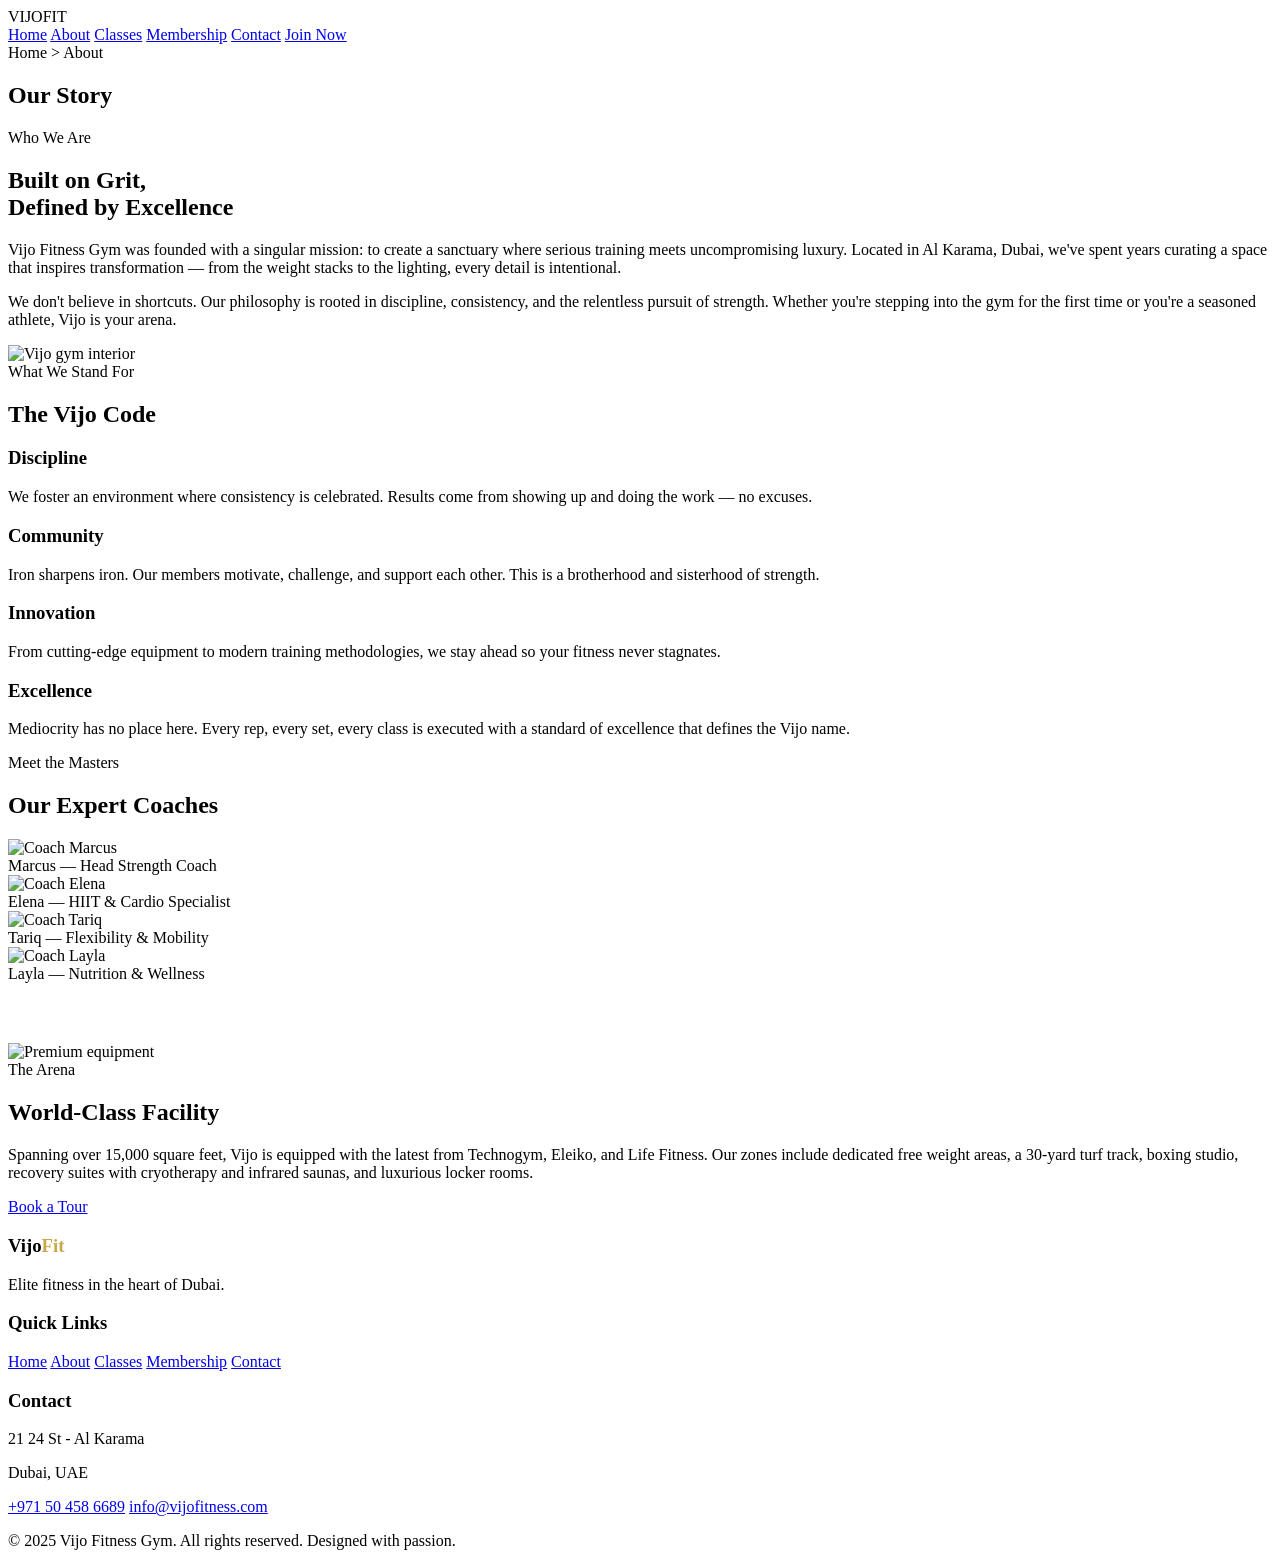
==== commit 633660fb: "Add about.html for Vijo Fitness Gym page" ====
--- a/about.html
+++ b/about.html
@@ -3,67 +3,147 @@
 <head>
   <meta charset="UTF-8">
   <meta name="viewport" content="width=device-width, initial-scale=1.0">
-  <meta name="description" content="Monsoon story — where Asian culinary tradition meets Bahraini hospitality in Manama.">
-  <title>About | Monsoon</title>
+  <meta name="description" content="About Vijo Fitness Gym – Dubai's premium fitness center. Learn about our story, mission, world-class trainers, and state-of-the-art facility.">
+  <title>About Us | Vijo Fitness Gym</title>
   <link rel="stylesheet" href="style.css">
 </head>
 <body>
+
+  <!-- Sentinel for navbar scroll detection -->
+  <div id="scroll-sentinel"></div>
+
+  <!-- ========== NAVIGATION ========== -->
   <nav class="navbar">
-    <a href="index.html" class="logo">MONSOON</a>
-    <ul class="nav-links">
-      <li><a href="index.html">Home</a></li>
-      <li><a href="menu.html">Menu</a></li>
-      <li><a href="about.html" class="active">About</a></li>
-      <li><a href="reservation.html">Reservations</a></li>
-      <li><a href="contact.html">Contact</a></li>
-      <li><a href="reservation.html" class="nav-cta">Book Now</a></li>
-    </ul>
-    <button class="hamburger" aria-label="Menu"><span></span><span></span><span></span></button>
+    <div class="logo">VIJO<span>FIT</span></div>
+    <div class="hamburger">
+      <span></span><span></span><span></span>
+    </div>
+    <div class="nav-links">
+      <a href="index.html">Home</a>
+      <a href="about.html" class="active">About</a>
+      <a href="menu.html">Classes</a>
+      <a href="reservation.html">Membership</a>
+      <a href="contact.html">Contact</a>
+      <a href="reservation.html" class="nav-cta">Join Now</a>
+    </div>
   </nav>
 
-  <section class="page-hero" style="background-image: url('https://images.unsplash.com/photo-1517248135467-4c7edcad34c4?w=1600&q=80');">
-    <div class="page-hero-content reveal">
-      <h1>Our Story</h1>
-      <p class="breadcrumb"><a href="index.html">Home</a> &gt; <span>About</span></p>
+  <!-- ========== PAGE HEADER ========== -->
+  <section class="page-header">
+    <div class="breadcrumb">Home > About</div>
+    <h1>Our Story</h1>
+  </section>
+
+  <!-- ========== MISSION & VISION ========== -->
+  <section class="section about-teaser reveal">
+    <div class="content">
+      <div class="section-label">Who We Are</div>
+      <h2>Built on Grit,<br>Defined by Excellence</h2>
+      <p>Vijo Fitness Gym was founded with a singular mission: to create a sanctuary where serious training meets uncompromising luxury. Located in Al Karama, Dubai, we've spent years curating a space that inspires transformation — from the weight stacks to the lighting, every detail is intentional.</p>
+      <p>We don't believe in shortcuts. Our philosophy is rooted in discipline, consistency, and the relentless pursuit of strength. Whether you're stepping into the gym for the first time or you're a seasoned athlete, Vijo is your arena.</p>
+    </div>
+    <div class="image-wrapper">
+      <img src="https://images.unsplash.com/photo-1571902943202-507ec2618e8f?w=600&q=80" alt="Vijo gym interior" loading="lazy">
     </div>
   </section>
 
-  <section class="section">
-    <div class="container">
-      <div class="about-grid reveal">
-        <div class="about-text">
-          <span class="section-label">The Monsoon Journey</span>
-          <h2>Born from a Love of Asia</h2>
-          <p>Monsoon opened its doors in 2023 with a mission to bring the diverse flavours of Asia to Bahrain’s shores. Our head chef Kenji Tanaka and his team have curated a menu that celebrates the region’s rich culinary heritage — from the night markets of Bangkok to the sushi bars of Tokyo.</p>
-          <p>Every ingredient is sourced with care, many imported directly from trusted farms in Japan, Thailand, and India, while locally‑caught seafood ensures the freshest taste of the Gulf.</p>
-          <p>The design of Monsoon reflects its name — dark navy tones, warm teal accents, and cascading water features create a space that feels both dramatic and serene, perfect for an intimate dinner or a celebratory gathering.</p>
+  <!-- ========== CORE VALUES ========== -->
+  <section class="section featured-classes reveal" style="background-color: transparent;">
+    <div class="section-label">What We Stand For</div>
+    <h2>The Vijo Code</h2>
+    <div class="classes-grid">
+      <div class="class-card">
+        <div class="info">
+          <h3>Discipline</h3>
+          <p>We foster an environment where consistency is celebrated. Results come from showing up and doing the work — no excuses.</p>
         </div>
-        <div class="about-image">
-          <img src="https://images.unsplash.com/photo-1414235077428-338989a2e8c0?w=800&q=80" alt="Monsoon interior">
+      </div>
+      <div class="class-card">
+        <div class="info">
+          <h3>Community</h3>
+          <p>Iron sharpens iron. Our members motivate, challenge, and support each other. This is a brotherhood and sisterhood of strength.</p>
+        </div>
+      </div>
+      <div class="class-card">
+        <div class="info">
+          <h3>Innovation</h3>
+          <p>From cutting-edge equipment to modern training methodologies, we stay ahead so your fitness never stagnates.</p>
+        </div>
+      </div>
+      <div class="class-card">
+        <div class="info">
+          <h3>Excellence</h3>
+          <p>Mediocrity has no place here. Every rep, every set, every class is executed with a standard of excellence that defines the Vijo name.</p>
         </div>
       </div>
     </div>
   </section>
 
-  <section class="section" style="background: var(--bg-secondary);">
-    <div class="container">
-      <div class="section-header reveal"><span class="section-label">The Team</span><h2>Our Culinary Masters</h2></div>
-      <div class="team-grid">
-        <div class="team-card reveal"><img src="https://images.unsplash.com/photo-1577219491135-ce391730fb2c?w=400&q=80" alt="Chef Kenji"><h4>Kenji Tanaka</h4><p class="role">Executive Chef</p></div>
-        <div class="team-card reveal"><img src="https://images.unsplash.com/photo-1583394293214-28ded15ee548?w=400&q=80" alt="Chef Rina"><h4>Rina Oh</h4><p class="role">Head of Pastry</p></div>
+  <!-- ========== TEAM SECTION ========== -->
+  <section class="section gallery-section reveal">
+    <div class="section-label">Meet the Masters</div>
+    <h2>Our Expert Coaches</h2>
+    <div class="gallery" style="grid-template-columns: repeat(auto-fit, minmax(200px, 1fr));">
+      <div class="gallery-item">
+        <img src="https://images.unsplash.com/photo-1567013127542-490d757e51fc?w=400&q=80" alt="Coach Marcus" loading="lazy">
+        <div class="overlay">Marcus — Head Strength Coach</div>
+      </div>
+      <div class="gallery-item">
+        <img src="https://images.unsplash.com/photo-1518611012118-696072aa579a?w=400&q=80" alt="Coach Elena" loading="lazy">
+        <div class="overlay">Elena — HIIT & Cardio Specialist</div>
+      </div>
+      <div class="gallery-item">
+        <img src="https://images.unsplash.com/photo-1571115764595-644a1f56a55c?w=400&q=80" alt="Coach Tariq" loading="lazy">
+        <div class="overlay">Tariq — Flexibility & Mobility</div>
+      </div>
+      <div class="gallery-item">
+        <img src="https://images.unsplash.com/photo-1549060279-7e168fcee0c2?w=400&q=80" alt="Coach Layla" loading="lazy">
+        <div class="overlay">Layla — Nutrition & Wellness</div>
       </div>
     </div>
   </section>
 
-  <footer class="footer">
-    <div class="footer-grid">
-      <div class="footer-col"><h4>Monsoon</h4><p>6H7M+QWV, Rd No 3816<br>Manama, Bahrain</p></div>
-      <div class="footer-col"><h4>Hours</h4><p>Sun–Wed: 12:00 – 23:00<br>Thu–Sat: 12:00 – 01:00</p></div>
-      <div class="footer-col"><h4>Contact</h4><p><a href="https://wa.me/9731774922" target="_blank">+973 1774 922</a></p><p>info@monsoonbahrain.com</p></div>
-      <div class="footer-col"><h4>Follow</h4><div class="social-links"><a href="#" aria-label="Instagram">📷</a><a href="#" aria-label="Facebook">📘</a><a href="#" aria-label="TripAdvisor">⭐</a></div></div>
+  <!-- ========== FACILITY HIGHLIGHTS ========== -->
+  <section class="section about-teaser reveal" style="margin-top: 60px;">
+    <div class="image-wrapper">
+      <img src="https://images.unsplash.com/photo-1534258936925-c58bed479fcb?w=600&q=80" alt="Premium equipment" loading="lazy">
     </div>
-    <div class="footer-bottom"><p>&copy; 2025 <span class="accent">Monsoon</span>. Crafted with passion.</p></div>
+    <div class="content">
+      <div class="section-label">The Arena</div>
+      <h2>World-Class Facility</h2>
+      <p>Spanning over 15,000 square feet, Vijo is equipped with the latest from Technogym, Eleiko, and Life Fitness. Our zones include dedicated free weight areas, a 30-yard turf track, boxing studio, recovery suites with cryotherapy and infrared saunas, and luxurious locker rooms.</p>
+      <a href="contact.html" class="btn btn-outline">Book a Tour</a>
+    </div>
+  </section>
+
+  <!-- ========== FOOTER ========== -->
+  <footer>
+    <div class="footer">
+      <div class="footer-col">
+        <h3>Vijo<span style="color: #c9a84c;">Fit</span></h3>
+        <p>Elite fitness in the heart of Dubai.</p>
+      </div>
+      <div class="footer-col">
+        <h3>Quick Links</h3>
+        <a href="index.html">Home</a>
+        <a href="about.html">About</a>
+        <a href="menu.html">Classes</a>
+        <a href="reservation.html">Membership</a>
+        <a href="contact.html">Contact</a>
+      </div>
+      <div class="footer-col">
+        <h3>Contact</h3>
+        <p>21 24 St - Al Karama</p>
+        <p>Dubai, UAE</p>
+        <a href="tel:+971504586689">+971 50 458 6689</a>
+        <a href="mailto:info@vijofitness.com">info@vijofitness.com</a>
+      </div>
+    </div>
+    <div class="footer-bottom">
+      <p>&copy; 2025 Vijo Fitness Gym. All rights reserved. Designed with passion.</p>
+    </div>
   </footer>
+
   <script src="script.js" defer></script>
 </body>
-</html>
+  </html>
